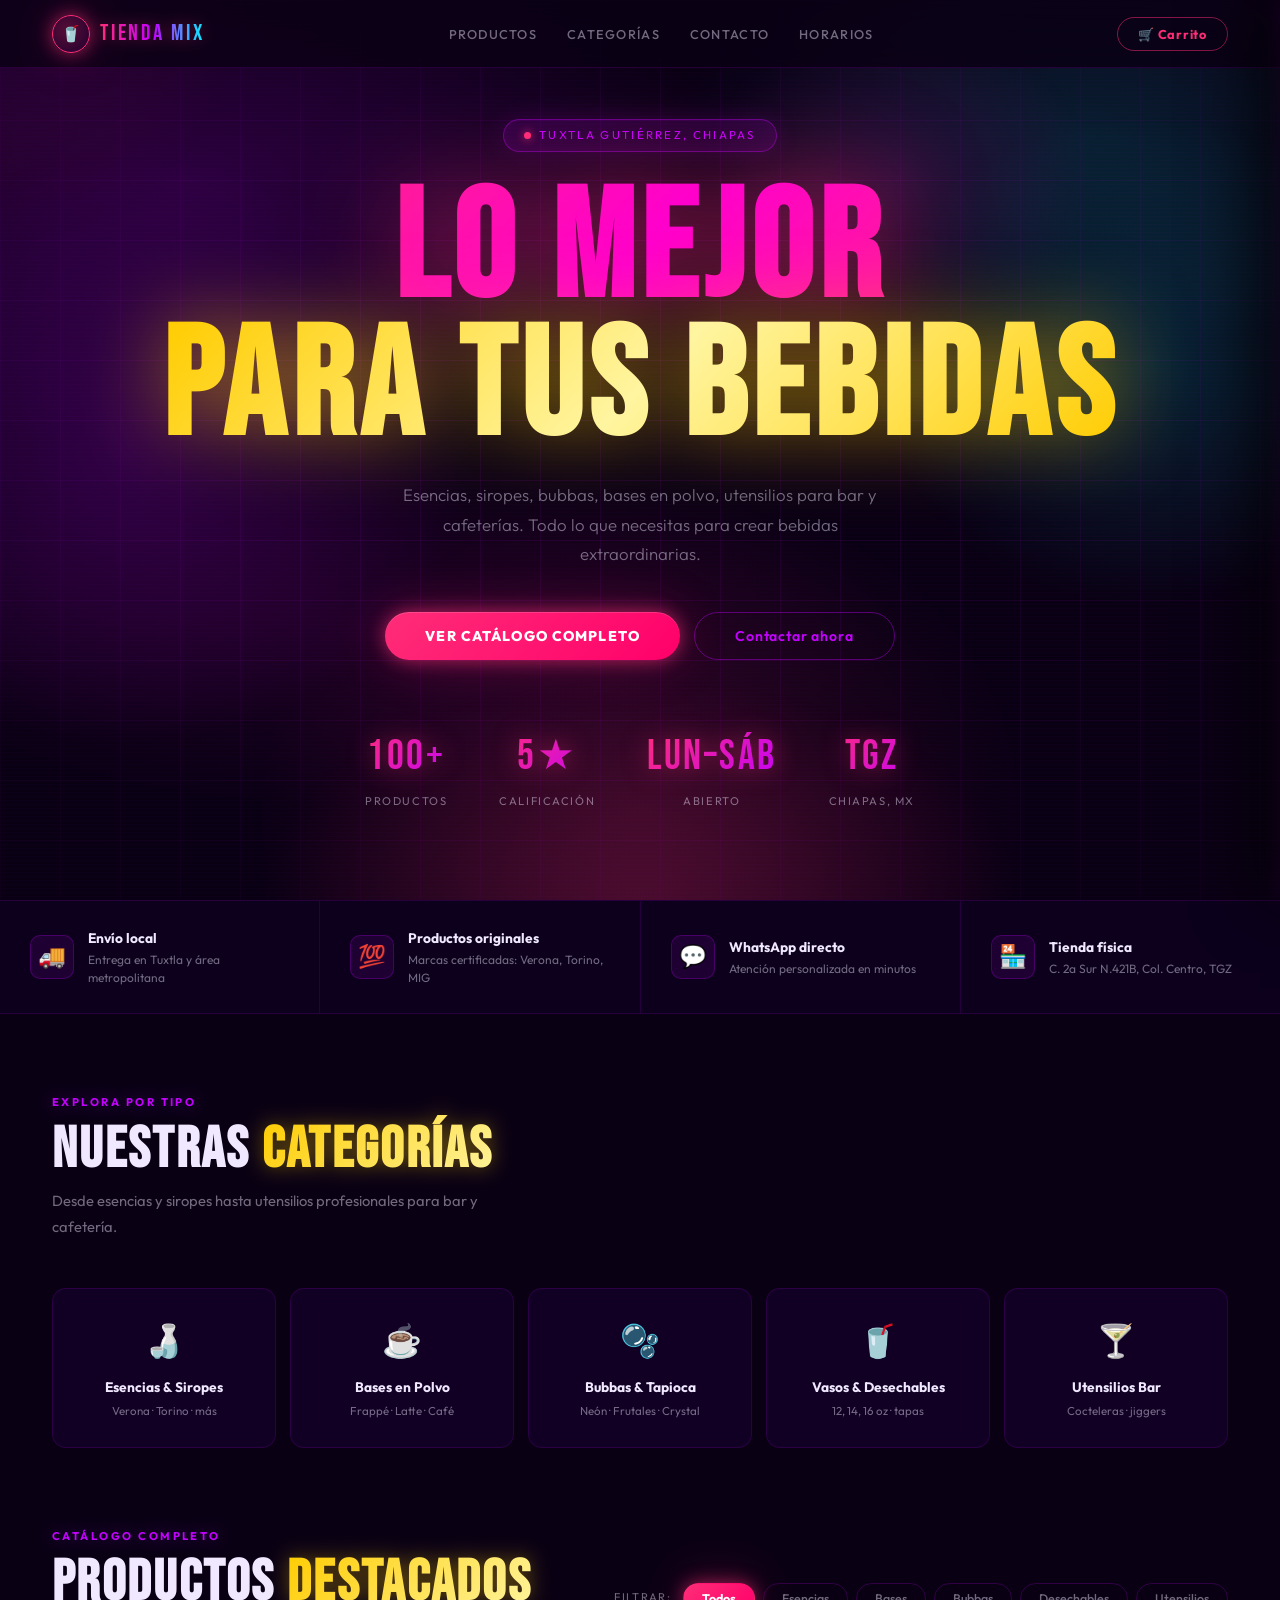
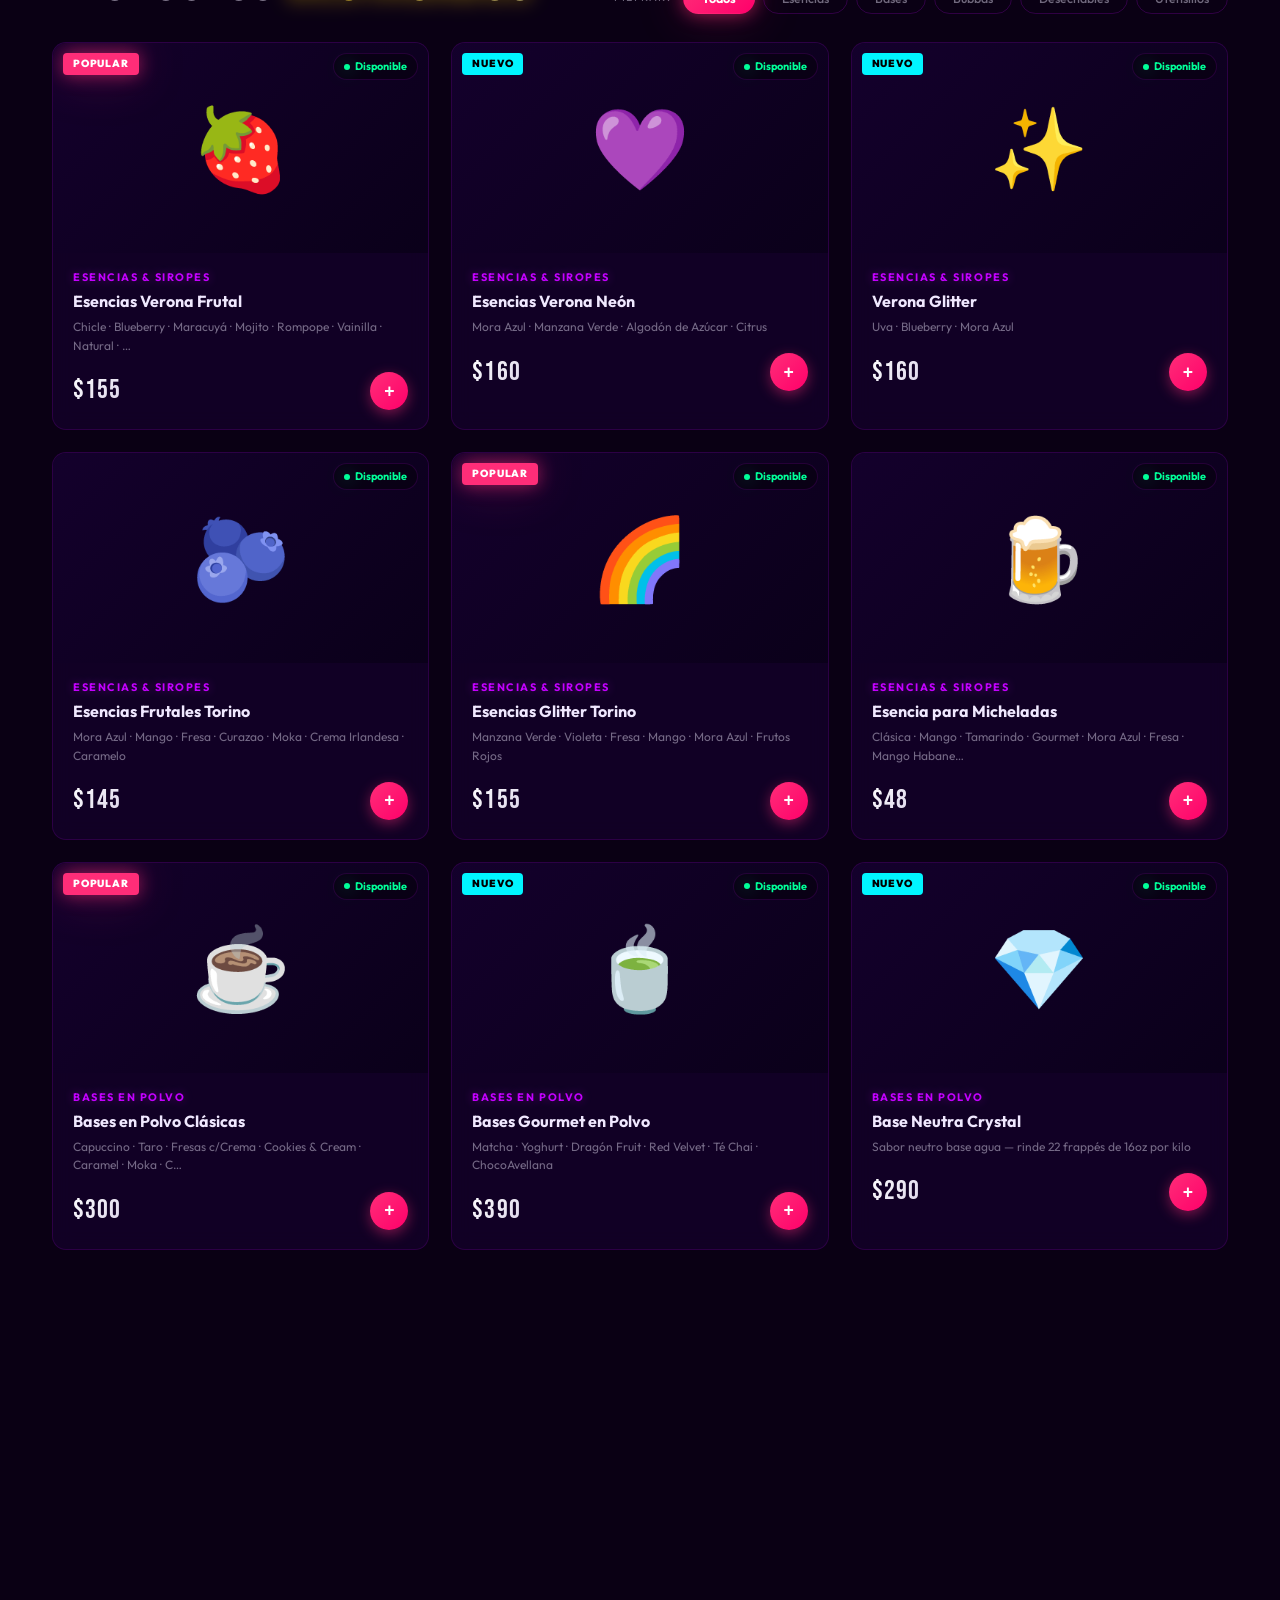
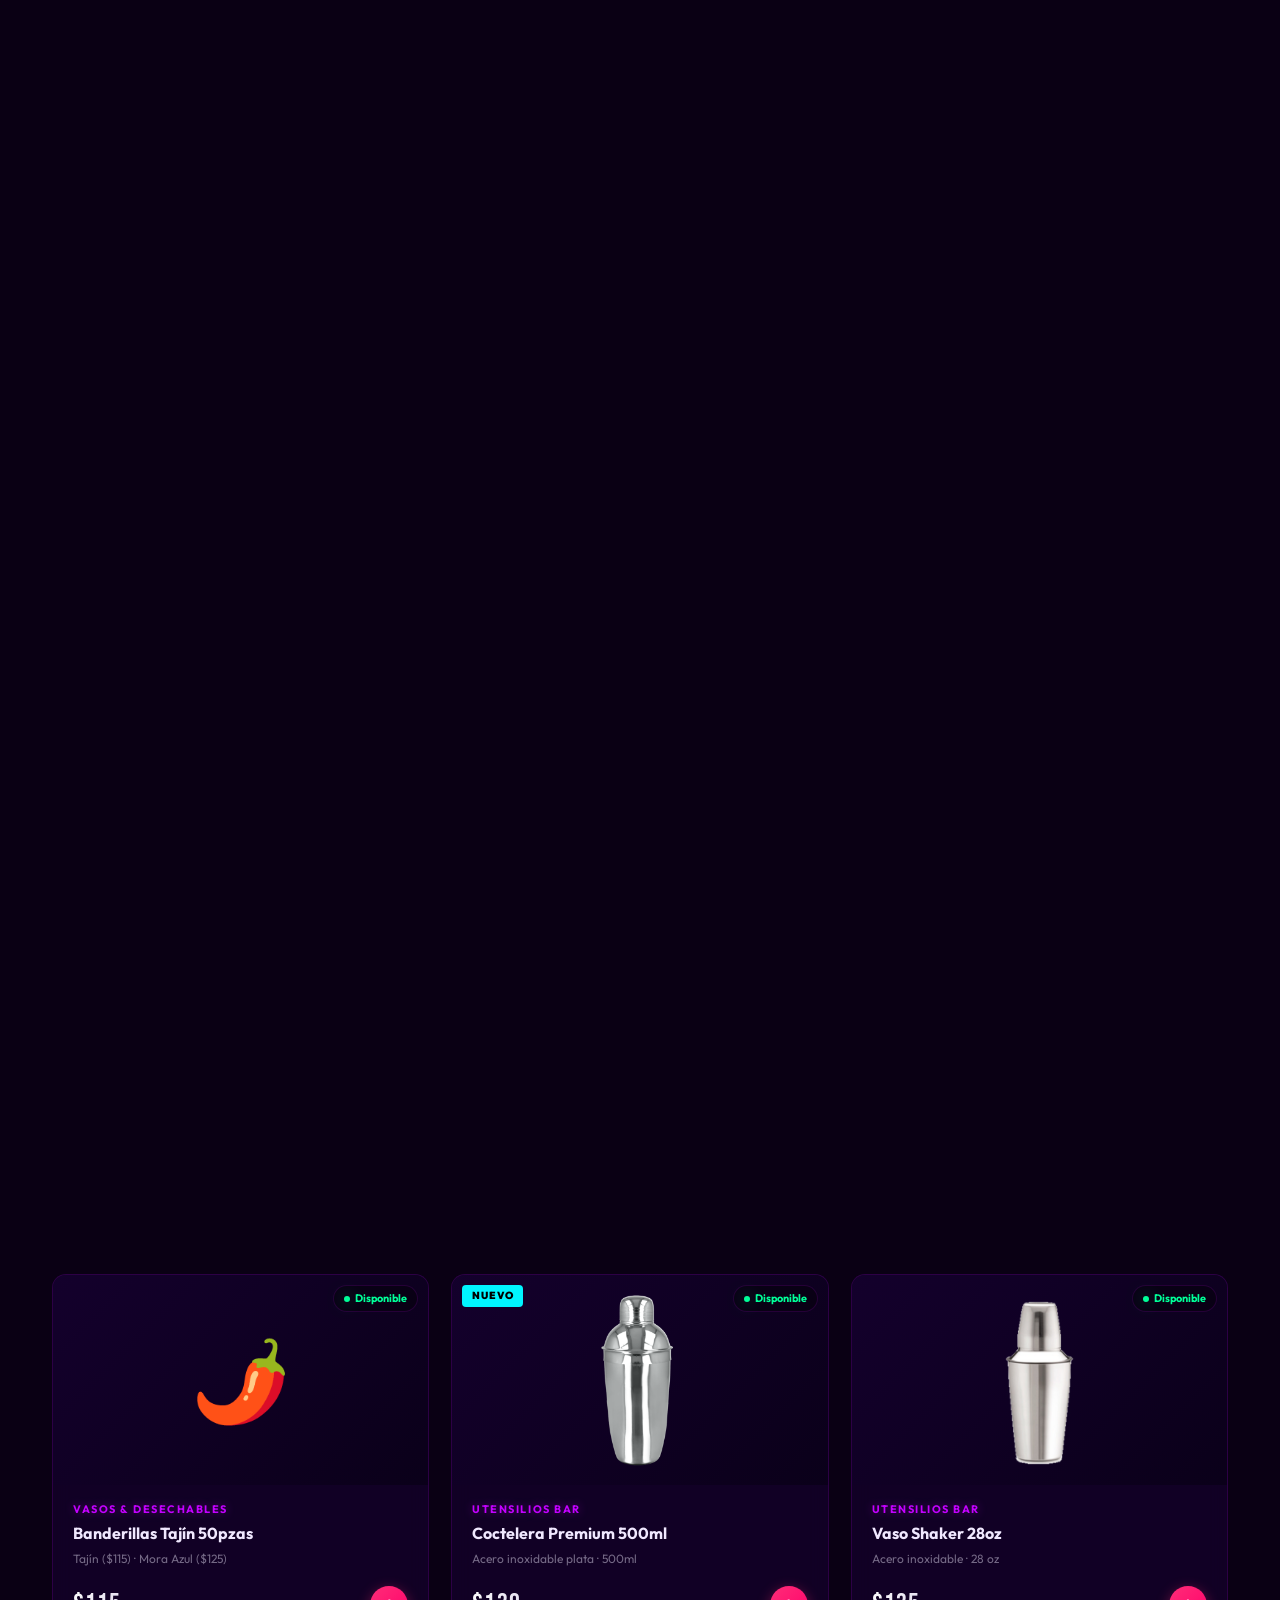
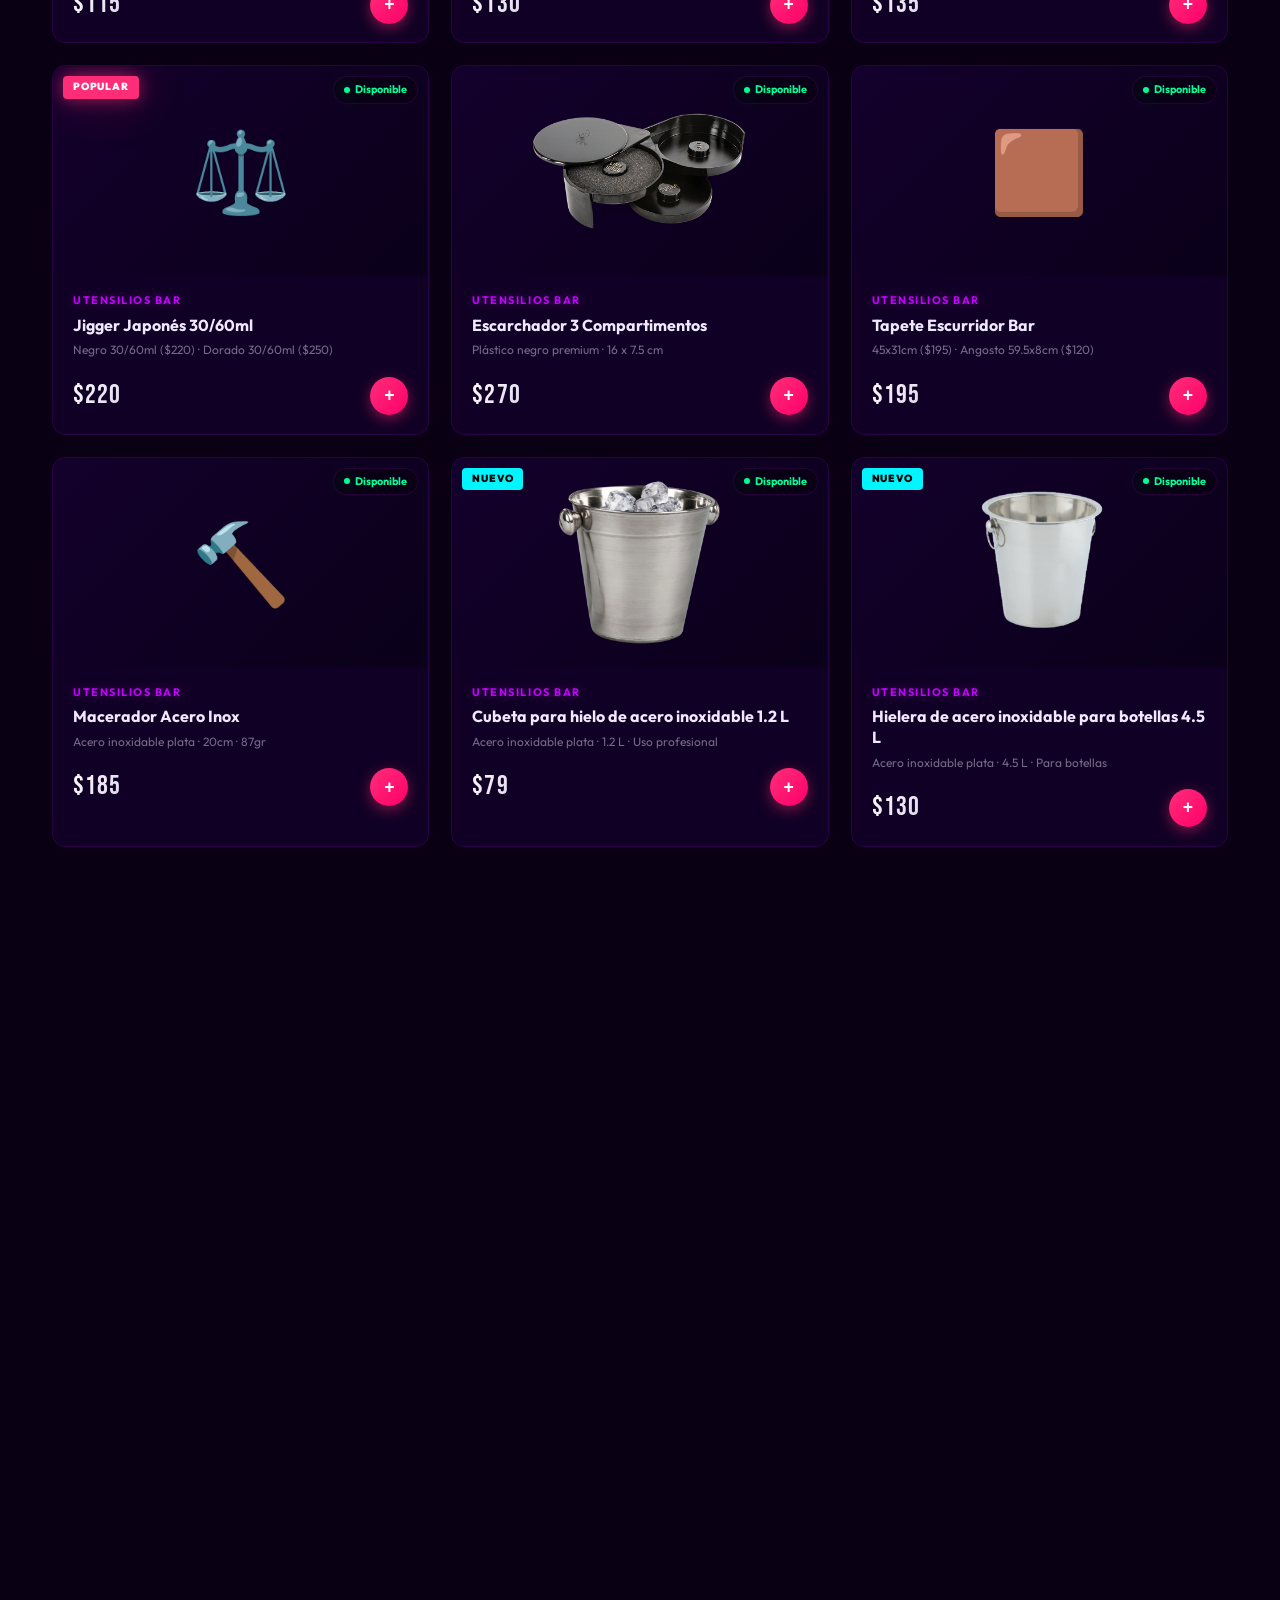
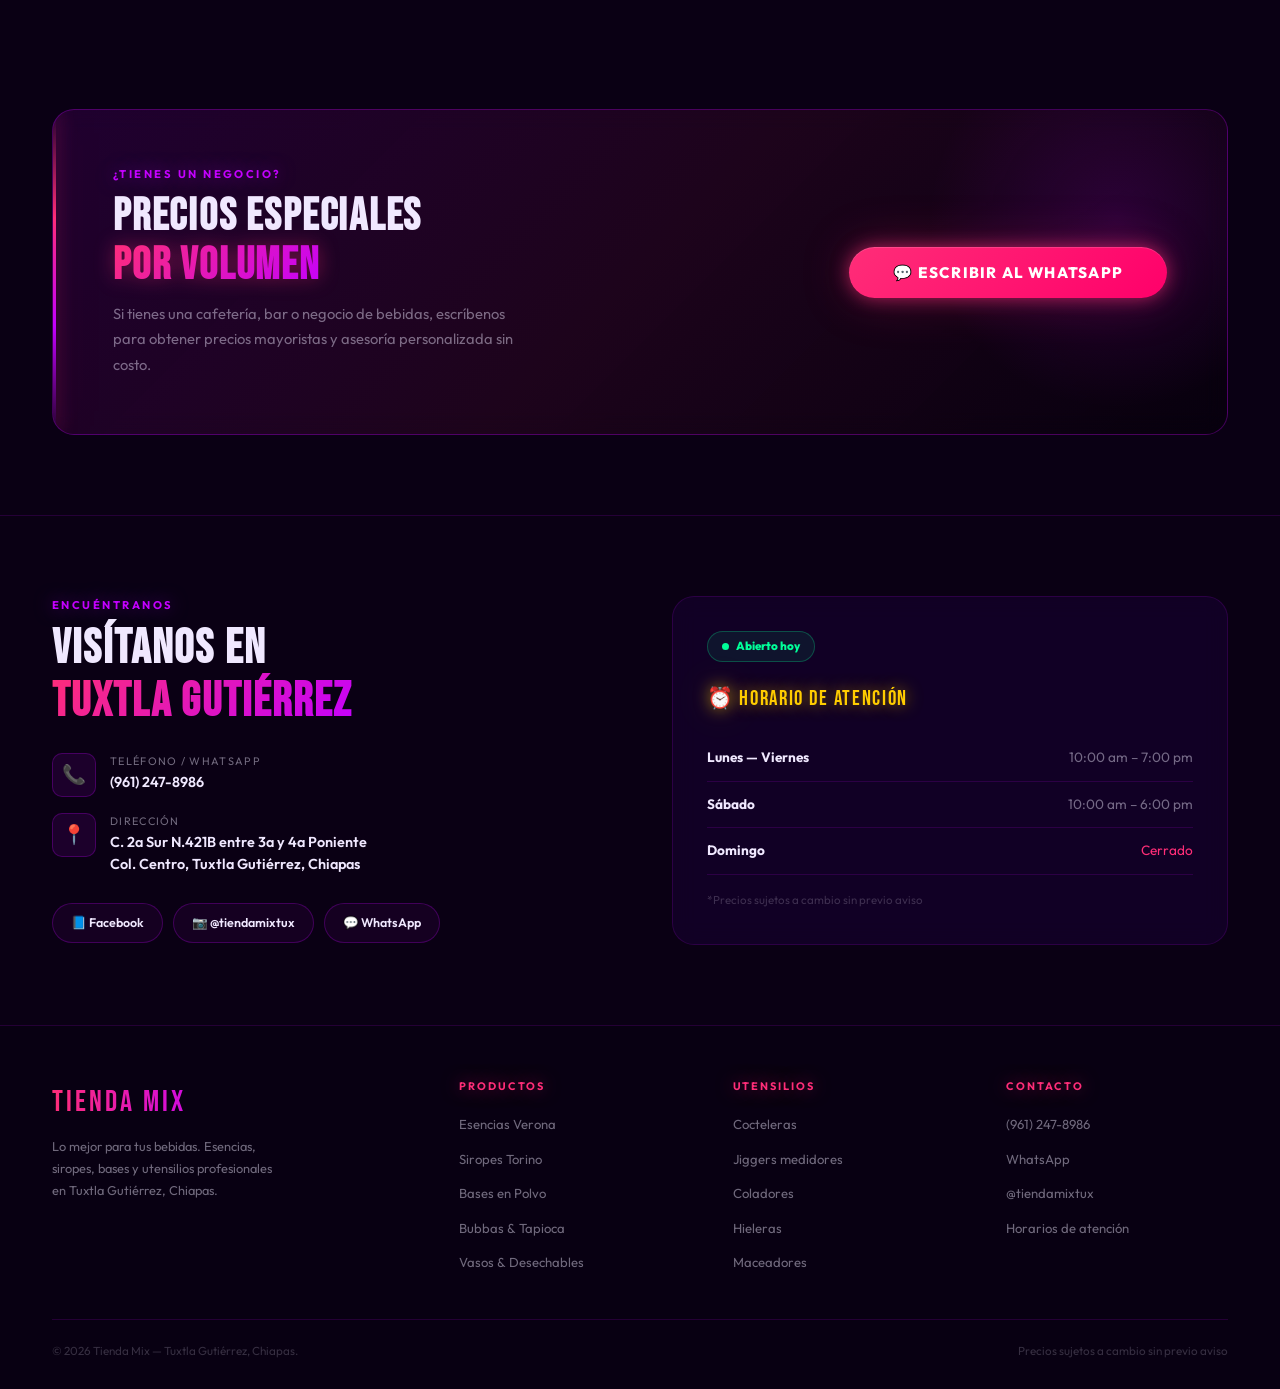
==== index.html @ b0fe6407 "Lanzamiento inicial de Tienda Mix Tienda e-commerce para Tienda Mix (Tuxtla Gutiérrez, Chiapas). Inc" ====
<!DOCTYPE html>
<html lang="es">
<head>
  <meta charset="UTF-8" />
  <meta name="viewport" content="width=device-width, initial-scale=1.0" />

  <!-- SEO básico -->
  <title>Tienda Mix — Lo Mejor Para Tus Bebidas | Tuxtla Gutiérrez, Chiapas</title>
  <meta name="description" content="Tienda Mix: esencias, siropes, bubbas, bases en polvo y utensilios para bar y cafeterías. Tuxtla Gutiérrez, Chiapas. (961) 247-8986" />
  <meta name="theme-color" content="#ff2060" />

  <!-- Open Graph (redes sociales) -->
  <meta property="og:title" content="Tienda Mix — Lo Mejor Para Tus Bebidas" />
  <meta property="og:description" content="Esencias, siropes, bubbas y utensilios profesionales para bar y cafeterías." />
  <meta property="og:type" content="website" />

  <!-- Fuentes -->
  <link rel="preconnect" href="https://fonts.googleapis.com" />
  <link
    href="https://fonts.googleapis.com/css2?family=Bebas+Neue&family=Outfit:wght@300;400;500;600;700;900&display=swap"
    rel="stylesheet"
  />

  <!--
    ESTRUCTURA DE ARCHIVOS:
    css/variables.css  → colores, fuentes, reset, utilidades
    css/layout.css     → navbar, hero, secciones, promo, contacto, footer
    css/components.css → botones, tarjetas, categorías, filtros, productos
    css/overlays.css   → carrito, modales, checkout, toasts
    css/animations.css → @keyframes + responsive
    js/products.js     → datos de productos y categorías
    js/cart.js         → lógica del carrito (localStorage + WhatsApp)
    js/app.js          → UI, renderizado y eventos
  -->
  <link rel="stylesheet" href="css/variables.css" />
  <link rel="stylesheet" href="css/layout.css" />
  <link rel="stylesheet" href="css/components.css" />
  <link rel="stylesheet" href="css/overlays.css" />
  <link rel="stylesheet" href="css/animations.css" />
</head>
<body>

  <!-- ─── CURSOR GLOW ─── -->
  <div class="cursor-glow" id="cursorGlow" aria-hidden="true"></div>

  <!-- ════════════════════════════════════════════
       NAVBAR
  ════════════════════════════════════════════ -->
  <nav id="mainNav" role="navigation" aria-label="Navegación principal">
    <a class="nav-logo" href="#" aria-label="Tienda Mix - Inicio">
      <div class="logo-orb" aria-hidden="true">🥤</div>
      <span class="logo-label">TIENDA MIX</span>
    </a>

    <ul class="nav-links" role="list">
      <li><a href="#productos">Productos</a></li>
      <li><a href="#categorias">Categorías</a></li>
      <li><a href="#contacto">Contacto</a></li>
      <li><a href="#horarios">Horarios</a></li>
    </ul>

    <div class="nav-right">
      <button class="cart-trigger" aria-label="Abrir carrito de compras">
        🛒 Carrito
        <span class="cart-count" id="cartCount" aria-live="polite">0</span>
      </button>
    </div>
  </nav>

  <!-- ════════════════════════════════════════════
       HERO
  ════════════════════════════════════════════ -->
  <section class="hero" aria-label="Bienvenida">
    <div class="hero-bg" aria-hidden="true"></div>
    <div class="hero-grid" aria-hidden="true"></div>
    <div class="hero-scanlines" aria-hidden="true"></div>

    <div class="hero-badge">
      <span class="pulse-dot" aria-hidden="true"></span>
      Tuxtla Gutiérrez, Chiapas
    </div>

    <h1 class="hero-title">
      <span class="line-pink">Lo Mejor</span>
      <span class="line-gold">Para Tus Bebidas</span>
    </h1>

    <p class="hero-sub">
      Esencias, siropes, bubbas, bases en polvo, utensilios para bar y cafeterías.
      Todo lo que necesitas para crear bebidas extraordinarias.
    </p>

    <div class="hero-ctas">
      <button class="btn-neon" data-scroll="productos">
        Ver catálogo completo
      </button>
      <button class="btn-ghost" data-scroll="contacto">
        Contactar ahora
      </button>
    </div>

    <div class="hero-stats" role="list" aria-label="Estadísticas">
      <div class="stat" role="listitem">
        <div class="stat-n">100+</div>
        <div class="stat-l">Productos</div>
      </div>
      <div class="stat" role="listitem">
        <div class="stat-n">5★</div>
        <div class="stat-l">Calificación</div>
      </div>
      <div class="stat" role="listitem">
        <div class="stat-n">Lun–Sáb</div>
        <div class="stat-l">Abierto</div>
      </div>
      <div class="stat" role="listitem">
        <div class="stat-n">TGZ</div>
        <div class="stat-l">Chiapas, MX</div>
      </div>
    </div>
  </section>

  <!-- ════════════════════════════════════════════
       FEATURES STRIP
  ════════════════════════════════════════════ -->
  <div class="features-strip reveal" role="list" aria-label="Características">
    <div class="feat" role="listitem">
      <div class="feat-icon" aria-hidden="true">🚚</div>
      <div>
        <div class="feat-title">Envío local</div>
        <div class="feat-desc">Entrega en Tuxtla y área metropolitana</div>
      </div>
    </div>
    <div class="feat" role="listitem">
      <div class="feat-icon" aria-hidden="true">💯</div>
      <div>
        <div class="feat-title">Productos originales</div>
        <div class="feat-desc">Marcas certificadas: Verona, Torino, MIG</div>
      </div>
    </div>
    <div class="feat" role="listitem">
      <div class="feat-icon" aria-hidden="true">💬</div>
      <div>
        <div class="feat-title">WhatsApp directo</div>
        <div class="feat-desc">Atención personalizada en minutos</div>
      </div>
    </div>
    <div class="feat" role="listitem">
      <div class="feat-icon" aria-hidden="true">🏪</div>
      <div>
        <div class="feat-title">Tienda física</div>
        <div class="feat-desc">C. 2a Sur N.421B, Col. Centro, TGZ</div>
      </div>
    </div>
  </div>

  <!-- ════════════════════════════════════════════
       CATEGORÍAS
  ════════════════════════════════════════════ -->
  <section class="section" id="categorias" aria-label="Categorías de productos">
    <div class="section-header reveal">
      <div class="sec-label">Explora por tipo</div>
      <h2 class="sec-title">Nuestras <span class="highlight">categorías</span></h2>
      <p class="sec-desc">Desde esencias y siropes hasta utensilios profesionales para bar y cafetería.</p>
    </div>
    <!-- Renderizado por js/app.js → renderCategories() -->
    <div class="cats-grid reveal" id="catsGrid" role="list" aria-label="Categorías disponibles"></div>
  </section>

  <!-- ════════════════════════════════════════════
       PRODUCTOS
  ════════════════════════════════════════════ -->
  <section class="section" id="productos" aria-label="Catálogo de productos" style="padding-top: 0">
    <div style="display: flex; justify-content: space-between; align-items: flex-end; flex-wrap: wrap; gap: 20px; margin-bottom: 28px;">
      <div class="reveal">
        <div class="sec-label">Catálogo completo</div>
        <h2 class="sec-title">Productos <span class="highlight">destacados</span></h2>
      </div>

      <!-- Filtros — delegación en js/app.js → initEvents() -->
      <div class="filter-row reveal" id="filterBar" role="group" aria-label="Filtrar productos">
        <span class="filter-lbl">Filtrar:</span>
        <button class="f-btn on"  data-filter="todos">Todos</button>
        <button class="f-btn"     data-filter="esencias">Esencias</button>
        <button class="f-btn"     data-filter="bases">Bases</button>
        <button class="f-btn"     data-filter="bubbas">Bubbas</button>
        <button class="f-btn"     data-filter="desechables">Desechables</button>
        <button class="f-btn"     data-filter="utensilios">Utensilios</button>
      </div>
    </div>

    <!-- Renderizado por js/app.js → renderProducts() -->
    <div class="prod-grid" id="prodGrid" role="list" aria-label="Lista de productos"></div>
  </section>

  <!-- ════════════════════════════════════════════
       PROMO BANNER
  ════════════════════════════════════════════ -->
  <div class="promo-wrap reveal" aria-label="Oferta mayoreo">
    <div class="promo-banner">
      <div>
        <div class="sec-label">¿Tienes un negocio?</div>
        <h2 class="promo-title">
          Precios especiales<br>
          <span class="hl">por volumen</span>
        </h2>
        <p class="promo-desc">
          Si tienes una cafetería, bar o negocio de bebidas, escríbenos para obtener
          precios mayoristas y asesoría personalizada sin costo.
        </p>
      </div>
      <div class="promo-cta">
        <a
          href="https://wa.me/529612478986?text=Hola!%20me%20interesa%20cotizar%20por%20volumen"
          target="_blank" rel="noopener"
          aria-label="Contactar por WhatsApp para precios mayoristas"
        >
          <button class="btn-neon" style="font-size: 0.95rem; padding: 16px 44px;">
            💬 Escribir al WhatsApp
          </button>
        </a>
      </div>
    </div>
  </div>

  <!-- ════════════════════════════════════════════
       CONTACTO & HORARIOS
  ════════════════════════════════════════════ -->
  <section class="contact-section reveal" id="contacto" aria-label="Información de contacto">
    <div>
      <div class="sec-label">Encuéntranos</div>
      <h2 class="contact-title">
        Visítanos en<br>
        <span class="hl">Tuxtla Gutiérrez</span>
      </h2>

      <div class="contact-items">
        <div class="ci">
          <div class="ci-icon" aria-hidden="true">📞</div>
          <div class="ci-text">
            <div class="ci-label">Teléfono / WhatsApp</div>
            <div class="ci-val">
              <a href="tel:+529612478986" style="color: inherit; text-decoration: none;">(961) 247-8986</a>
            </div>
          </div>
        </div>
        <div class="ci">
          <div class="ci-icon" aria-hidden="true">📍</div>
          <div class="ci-text">
            <div class="ci-label">Dirección</div>
            <div class="ci-val">
              C. 2a Sur N.421B entre 3a y 4a Poniente<br>
              Col. Centro, Tuxtla Gutiérrez, Chiapas
            </div>
          </div>
        </div>
      </div>

      <div class="social-row">
        <a class="soc-btn" href="https://www.facebook.com/tiendamixtux" target="_blank" rel="noopener" aria-label="Facebook de Tienda Mix">
          📘 Facebook
        </a>
        <a class="soc-btn" href="https://www.instagram.com/tiendamixtux" target="_blank" rel="noopener" aria-label="Instagram de Tienda Mix">
          📷 @tiendamixtux
        </a>
        <a class="soc-btn" href="https://wa.me/529612478986" target="_blank" rel="noopener" aria-label="WhatsApp de Tienda Mix">
          💬 WhatsApp
        </a>
      </div>
    </div>

    <!-- Horarios -->
    <div id="horarios">
      <div class="hours-card">
        <div class="hours-open">
          <span style="width:7px;height:7px;border-radius:50%;background:var(--c-green);display:inline-block;" aria-hidden="true"></span>
          Abierto hoy
        </div>
        <div class="hours-card-title">⏰ HORARIO DE ATENCIÓN</div>
        <div class="hours-row">
          <span class="hours-day">Lunes — Viernes</span>
          <span class="hours-time">10:00 am – 7:00 pm</span>
        </div>
        <div class="hours-row">
          <span class="hours-day">Sábado</span>
          <span class="hours-time">10:00 am – 6:00 pm</span>
        </div>
        <div class="hours-row">
          <span class="hours-day">Domingo</span>
          <span class="hours-time hours-closed">Cerrado</span>
        </div>
        <p class="hours-note">*Precios sujetos a cambio sin previo aviso</p>
      </div>
    </div>
  </section>

  <!-- ════════════════════════════════════════════
       FOOTER
  ════════════════════════════════════════════ -->
  <footer role="contentinfo">
    <div class="footer-grid">
      <div>
        <div class="footer-logo-text">TIENDA MIX</div>
        <p class="footer-desc">
          Lo mejor para tus bebidas. Esencias, siropes, bases y utensilios
          profesionales en Tuxtla Gutiérrez, Chiapas.
        </p>
      </div>
      <div>
        <div class="footer-col-title">Productos</div>
        <!-- data-filter-link → manejado por delegación en js/app.js -->
        <ul class="footer-links">
          <li><a href="#productos" data-filter-link="esencias">Esencias Verona</a></li>
          <li><a href="#productos" data-filter-link="esencias">Siropes Torino</a></li>
          <li><a href="#productos" data-filter-link="bases">Bases en Polvo</a></li>
          <li><a href="#productos" data-filter-link="bubbas">Bubbas & Tapioca</a></li>
          <li><a href="#productos" data-filter-link="desechables">Vasos & Desechables</a></li>
        </ul>
      </div>
      <div>
        <div class="footer-col-title">Utensilios</div>
        <ul class="footer-links">
          <li><a href="#productos" data-filter-link="utensilios">Cocteleras</a></li>
          <li><a href="#productos" data-filter-link="utensilios">Jiggers medidores</a></li>
          <li><a href="#productos" data-filter-link="utensilios">Coladores</a></li>
          <li><a href="#productos" data-filter-link="utensilios">Hieleras</a></li>
          <li><a href="#productos" data-filter-link="utensilios">Maceadores</a></li>
        </ul>
      </div>
      <div>
        <div class="footer-col-title">Contacto</div>
        <ul class="footer-links">
          <li><a href="tel:+529612478986">(961) 247-8986</a></li>
          <li><a href="https://wa.me/529612478986" target="_blank">WhatsApp</a></li>
          <li><a href="https://www.instagram.com/tiendamixtux" target="_blank">@tiendamixtux</a></li>
          <li><a href="#horarios">Horarios de atención</a></li>
        </ul>
      </div>
    </div>
    <div class="footer-bottom">
      <div class="footer-copy">© 2026 Tienda Mix — Tuxtla Gutiérrez, Chiapas.</div>
      <div class="footer-copy">Precios sujetos a cambio sin previo aviso</div>
    </div>
  </footer>

  <!-- ════════════════════════════════════════════
       CART SIDEBAR
  ════════════════════════════════════════════ -->
  <div class="cart-overlay" id="cartOverlay" aria-hidden="true"></div>

  <aside
    class="cart-panel"
    id="cartPanel"
    role="dialog"
    aria-modal="true"
    aria-label="Carrito de compras"
  >
    <div class="cart-hd">
      <div class="cart-hd-title">🛒 Mi Carrito</div>
      <button class="cart-close" id="cartClose" aria-label="Cerrar carrito">✕</button>
    </div>
    <div class="cart-body" id="cartBody"></div>
    <div class="cart-ft" id="cartFt" style="display: none;">
      <div class="cart-row">
        <span class="cart-row-label">Subtotal</span>
        <span class="cart-row-val" id="cartSub">$0</span>
      </div>
      <div class="cart-row">
        <span class="cart-row-label">Envío</span>
        <span class="cart-row-val" style="color: var(--c-green);">A consultar</span>
      </div>
      <div class="cart-total-row">
        <span class="ct-label">Total</span>
        <span class="ct-val" id="cartTotalVal">$0</span>
      </div>
      <button class="checkout-btn" id="checkoutBtn">
        💬 Enviar cotización →
      </button>
    </div>
  </aside>

  <!-- ════════════════════════════════════════════
       MODAL PRODUCTO
  ════════════════════════════════════════════ -->
  <div
    class="modal-overlay"
    id="modalOverlay"
    role="dialog"
    aria-modal="true"
    aria-label="Detalle de producto"
  >
    <div class="modal-box" id="modalBox">
      <div class="modal-img" id="mImg"></div>
      <div class="modal-content" id="mContent"></div>
    </div>
  </div>

  <!-- ════════════════════════════════════════════
       MODAL CHECKOUT / COTIZACIÓN
  ════════════════════════════════════════════ -->
  <div
    id="checkoutModal"
    role="dialog"
    aria-modal="true"
    aria-label="Formulario de cotización"
  >
    <div class="checkout-box">
      <h2 class="checkout-box-title">📋 Tu Cotización</h2>
      <p class="checkout-box-subtitle">
        Completa tus datos y te enviamos la cotización por WhatsApp.
        Los campos son opcionales pero nos ayudan a atenderte mejor.
      </p>

      <div class="form-group">
        <label class="form-label" for="clientName">Tu nombre</label>
        <input
          class="form-input" id="clientName" type="text"
          placeholder="Ej: María García" autocomplete="name"
        />
      </div>

      <div class="form-group">
        <label class="form-label" for="clientAddress">Dirección de entrega (opcional)</label>
        <input
          class="form-input" id="clientAddress" type="text"
          placeholder="Ej: Col. Centro, Tuxtla Gutiérrez"
        />
      </div>

      <div class="form-group">
        <label class="form-label" for="clientNotes">Notas adicionales (opcional)</label>
        <textarea
          class="form-textarea" id="clientNotes"
          placeholder="Ej: ¿Tienen descuento por volumen? Necesito 5 de cada sabor..."
        ></textarea>
      </div>

      <div class="form-actions">
        <button class="btn-cancel" id="cancelBtn">Cancelar</button>
        <button class="btn-submit" id="submitBtn">
          💬 Enviar por WhatsApp
        </button>
      </div>
    </div>
  </div>

  <!-- ════════════════════════════════════════════
       TOASTS (notificaciones)
  ════════════════════════════════════════════ -->
  <div class="toasts-container" id="toasts" role="region" aria-live="polite" aria-label="Notificaciones"></div>

  <!-- ════════════════════════════════════════════
       SCRIPTS — Orden crítico:
       1. products.js  → define PRODUCTS y CATEGORIES
       2. cart.js      → usa PRODUCTS, define Cart
       3. app.js       → usa PRODUCTS + Cart, maneja la UI
  ════════════════════════════════════════════ -->
  <script src="js/products.js"></script>
  <script src="js/cart.js"></script>
  <script src="js/app.js"></script>

</body>
</html>
---- css/variables.css ----
/* ============================================================
   variables.css — Variables, reset y utilidades base
   ============================================================ */

/* ── VARIABLES ─────────────────────────────────────────── */
:root {
  /* Fondos */
  --c-bg:    #0a0014;
  --c-dark:  #0e0020;
  --c-card:  #130028;
  --c-card2: #1a003a;

  /* Neón principal */
  --c-pink:    #ff2d78;
  --c-pink2:   #ff006a;
  --c-cyan:    #00f5ff;
  --c-purple:  #c400ff;
  --c-gold:    #ffcc00;
  --c-green:   #00ff99;
  --c-magenta: #ff00cc;

  /* Texto */
  --c-text:   #f0e8ff;
  --c-muted:  rgba(240,232,255,0.45);
  --c-dimmed: rgba(240,232,255,0.2);

  /* Estado */
  --c-success: #00ff99;
  --c-warning: #ffcc00;
  --c-danger:  #ff2d78;

  /* Bordes */
  --c-border:  rgba(196,0,255,0.15);
  --c-border2: rgba(196,0,255,0.25);

  /* Glows */
  --glow-pink:   0 0 18px rgba(255,45,120,0.6),  0 0 50px rgba(255,45,120,0.25);
  --glow-cyan:   0 0 18px rgba(0,245,255,0.5),   0 0 50px rgba(0,245,255,0.2);
  --glow-purple: 0 0 18px rgba(196,0,255,0.5),   0 0 50px rgba(196,0,255,0.2);
  --glow-gold:   0 0 16px rgba(255,204,0,0.55),  0 0 40px rgba(255,204,0,0.2);
  --glow-green:  0 0 16px rgba(0,255,153,0.5),   0 0 40px rgba(0,255,153,0.2);

  /* Transiciones */
  --t-fast:   0.18s ease;
  --t-norm:   0.32s cubic-bezier(0.4,0,0.2,1);
  --t-spring: 0.5s cubic-bezier(0.34,1.56,0.64,1);

  /* Radios */
  --r-sm:   6px;
  --r-md:   14px;
  --r-lg:   22px;
  --r-full: 9999px;

  /* Tipografías */
  --font-display: 'Bebas Neue', sans-serif;
  --font-body:    'Outfit', sans-serif;
}

/* ── RESET ─────────────────────────────────────────────── */
*, *::before, *::after { box-sizing: border-box; margin: 0; padding: 0; }
html { scroll-behavior: smooth; }
body {
  font-family: var(--font-body);
  background: var(--c-bg);
  color: var(--c-text);
  overflow-x: hidden;
  line-height: 1.6;
  background-image:
    radial-gradient(ellipse 70% 50% at 15% 20%,  rgba(196,0,255,0.18) 0%, transparent 60%),
    radial-gradient(ellipse 60% 45% at 85% 15%,  rgba(0,245,255,0.12) 0%, transparent 55%),
    radial-gradient(ellipse 50% 60% at 50% 90%,  rgba(255,45,120,0.14) 0%, transparent 60%),
    radial-gradient(ellipse 80% 40% at 30% 70%,  rgba(255,0,204,0.08) 0%, transparent 50%);
  background-attachment: fixed;
}
img { max-width: 100%; display: block; }
button { cursor: pointer; }

/* ── SCROLLBAR ──────────────────────────────────────────── */
::-webkit-scrollbar { width: 5px; }
::-webkit-scrollbar-track { background: var(--c-bg); }
::-webkit-scrollbar-thumb {
  background: linear-gradient(180deg, var(--c-pink), var(--c-purple));
  border-radius: 3px;
}

/* ── CURSOR GLOW ────────────────────────────────────────── */
.cursor-glow {
  position: fixed; pointer-events: none; z-index: 0;
  width: 500px; height: 500px; border-radius: 50%;
  background: radial-gradient(circle, rgba(196,0,255,0.07), rgba(255,45,120,0.04) 40%, transparent 70%);
  transform: translate(-50%,-50%);
  transition: opacity 0.3s;
}

/* ── UTILIDADES ─────────────────────────────────────────── */
.reveal {
  opacity: 0; transform: translateY(26px);
  transition: opacity 0.6s ease, transform 0.6s ease;
}
.reveal.in { opacity: 1; transform: translateY(0); }
---- css/layout.css ----
/* ============================================================
   layout.css — Navbar, Hero, Secciones, Promo, Contacto, Footer
   ============================================================ */

/* ── NAVBAR ─────────────────────────────────────────────── */
#mainNav {
  position: fixed; top: 0; left: 0; right: 0; z-index: 100;
  display: flex; align-items: center; justify-content: space-between;
  padding: 0 52px; height: 68px;
  background: rgba(10,0,20,0.8);
  backdrop-filter: blur(28px);
  border-bottom: 1px solid var(--c-border);
  transition: all var(--t-norm);
}
#mainNav.scrolled {
  height: 58px;
  background: rgba(10,0,20,0.96);
  border-bottom-color: rgba(255,45,120,0.2);
  box-shadow: 0 4px 30px rgba(196,0,255,0.1);
}

.nav-logo { display: flex; align-items: center; gap: 10px; text-decoration: none; }
.logo-orb {
  width: 38px; height: 38px; border-radius: 50%;
  border: 1.5px solid var(--c-pink);
  background: radial-gradient(circle at 40% 40%, rgba(255,45,120,0.3), rgba(196,0,255,0.1));
  display: flex; align-items: center; justify-content: center; font-size: 1rem;
  box-shadow: var(--glow-pink);
  transition: all var(--t-norm);
}
.nav-logo:hover .logo-orb { box-shadow: var(--glow-pink), 0 0 40px rgba(255,45,120,0.4); transform: scale(1.08) rotate(5deg); }
.logo-label {
  font-family: var(--font-display); font-size: 1.45rem; letter-spacing: 0.12em;
  background: linear-gradient(90deg, var(--c-pink), var(--c-purple), var(--c-cyan));
  -webkit-background-clip: text; -webkit-text-fill-color: transparent; background-clip: text;
  filter: drop-shadow(0 0 8px rgba(255,45,120,0.4));
}

.nav-links { display: flex; gap: 30px; list-style: none; }
.nav-links a {
  color: var(--c-muted); text-decoration: none;
  font-size: 0.8rem; font-weight: 500; letter-spacing: 0.1em; text-transform: uppercase;
  transition: color var(--t-fast); position: relative;
}
.nav-links a::after {
  content: ''; position: absolute; bottom: -4px; left: 0; right: 0; height: 1.5px;
  background: linear-gradient(90deg, var(--c-pink), var(--c-purple));
  transform: scaleX(0); transform-origin: left; transition: transform var(--t-norm);
  box-shadow: var(--glow-pink);
}
.nav-links a:hover { color: var(--c-pink); }
.nav-links a:hover::after { transform: scaleX(1); }

.nav-right { display: flex; align-items: center; }
.cart-trigger {
  position: relative; background: none;
  border: 1.5px solid rgba(255,45,120,0.5); color: var(--c-pink);
  padding: 8px 20px; border-radius: var(--r-full);
  font-family: var(--font-body); font-size: 0.8rem; font-weight: 700;
  letter-spacing: 0.06em; display: flex; align-items: center; gap: 7px;
  transition: all var(--t-norm);
}
.cart-trigger:hover {
  background: var(--c-pink); color: #fff;
  box-shadow: var(--glow-pink); transform: translateY(-1px);
}
.cart-count {
  position: absolute; top: -8px; right: -8px;
  background: linear-gradient(135deg, var(--c-gold), #ffaa00); color: #000;
  width: 20px; height: 20px; border-radius: 50%;
  font-size: 0.68rem; font-weight: 900;
  display: flex; align-items: center; justify-content: center;
  opacity: 0; transform: scale(0);
  transition: all var(--t-spring); box-shadow: var(--glow-gold);
}
.cart-count.show { opacity: 1; transform: scale(1); }

/* ── HERO ───────────────────────────────────────────────── */
.hero {
  min-height: 100vh; display: flex; flex-direction: column;
  align-items: center; justify-content: center;
  padding: 100px 40px 70px; text-align: center;
  position: relative; overflow: hidden;
}

.hero-bg {
  position: absolute; inset: 0; pointer-events: none;
  background:
    radial-gradient(ellipse 50% 60% at 10% 50%,  rgba(196,0,255,0.22) 0%, transparent 55%),
    radial-gradient(ellipse 45% 55% at 90% 40%,  rgba(0,245,255,0.15) 0%, transparent 50%),
    radial-gradient(ellipse 55% 45% at 50% 100%, rgba(255,45,120,0.18) 0%, transparent 55%),
    radial-gradient(ellipse 35% 40% at 70% 20%,  rgba(255,0,204,0.12) 0%, transparent 45%);
}
.hero-grid {
  position: absolute; inset: 0; pointer-events: none;
  background-image:
    linear-gradient(rgba(196,0,255,0.08) 1px, transparent 1px),
    linear-gradient(90deg, rgba(196,0,255,0.08) 1px, transparent 1px);
  background-size: 60px 60px;
  mask-image: radial-gradient(ellipse 90% 80% at 50% 50%, black 30%, transparent);
}
.hero-scanlines {
  position: absolute; inset: 0; pointer-events: none;
  background: repeating-linear-gradient(
    0deg, transparent, transparent 3px,
    rgba(196,0,255,0.018) 3px, rgba(196,0,255,0.018) 4px
  );
  animation: scanMove 10s linear infinite;
}
.hero-floor-glow {
  position: absolute; bottom: -60px; left: 50%; transform: translateX(-50%);
  width: 80%; height: 200px; pointer-events: none;
  background: radial-gradient(ellipse 80% 100% at 50% 100%, rgba(255,45,120,0.18), rgba(196,0,255,0.1) 40%, transparent 70%);
  filter: blur(20px);
}

.hero-badge {
  position: relative; z-index: 1;
  display: inline-flex; align-items: center; gap: 8px;
  background: rgba(196,0,255,0.12); border: 1px solid rgba(196,0,255,0.4);
  padding: 6px 20px; border-radius: var(--r-full);
  font-size: 0.72rem; letter-spacing: 0.2em; text-transform: uppercase;
  color: var(--c-purple); margin-bottom: 30px;
  box-shadow: 0 0 24px rgba(196,0,255,0.15), inset 0 0 20px rgba(196,0,255,0.05);
  animation: fadeUp 0.8s ease both;
}
.pulse-dot {
  width: 7px; height: 7px; border-radius: 50%;
  background: var(--c-pink); box-shadow: 0 0 10px var(--c-pink);
  animation: pulse 2s infinite;
}

.hero-title {
  position: relative; z-index: 1;
  font-family: var(--font-display);
  font-size: clamp(4rem, 12vw, 10rem);
  letter-spacing: 0.04em; line-height: 0.9;
  animation: fadeUp 0.8s 0.1s ease both;
}
.hero-title .line-pink {
  display: block;
  background: linear-gradient(135deg, var(--c-pink), var(--c-magenta), var(--c-pink));
  -webkit-background-clip: text; -webkit-text-fill-color: transparent; background-clip: text;
  filter: drop-shadow(0 0 50px rgba(255,45,120,0.65));
}
.hero-title .line-gold {
  display: block;
  background: linear-gradient(135deg, var(--c-gold), #fff5a0, var(--c-gold));
  -webkit-background-clip: text; -webkit-text-fill-color: transparent; background-clip: text;
  filter: drop-shadow(0 0 40px rgba(255,204,0,0.55));
}

.hero-sub {
  position: relative; z-index: 1; margin-top: 22px;
  font-size: 1.05rem; color: var(--c-muted);
  font-weight: 300; line-height: 1.75; max-width: 500px;
  animation: fadeUp 0.8s 0.2s ease both;
}

.hero-ctas {
  position: relative; z-index: 1; margin-top: 44px;
  display: flex; gap: 14px; justify-content: center; flex-wrap: wrap;
  animation: fadeUp 0.8s 0.3s ease both;
}

.hero-stats {
  position: relative; z-index: 1; margin-top: 64px;
  display: flex; gap: 52px; justify-content: center; flex-wrap: wrap;
  animation: fadeUp 0.8s 0.4s ease both;
}
.stat { text-align: center; }
.stat-n {
  font-family: var(--font-display); font-size: 2.6rem; letter-spacing: 0.06em;
  background: linear-gradient(135deg, var(--c-pink), var(--c-purple));
  -webkit-background-clip: text; -webkit-text-fill-color: transparent; background-clip: text;
  filter: drop-shadow(0 0 12px rgba(255,45,120,0.5));
}
.stat-l { font-size: 0.7rem; color: var(--c-muted); letter-spacing: 0.14em; text-transform: uppercase; margin-top: 2px; }

/* ── FEATURES STRIP ─────────────────────────────────────── */
.features-strip {
  display: flex; flex-wrap: wrap;
  border-top: 1px solid var(--c-border); border-bottom: 1px solid var(--c-border);
  background: rgba(14,0,32,0.7);
}
.feat {
  flex: 1; min-width: 200px; padding: 26px 30px;
  display: flex; align-items: center; gap: 14px;
  border-right: 1px solid var(--c-border); transition: background var(--t-norm);
}
.feat:last-child { border-right: none; }
.feat:hover { background: rgba(196,0,255,0.06); }
.feat-icon {
  font-size: 1.4rem; width: 44px; height: 44px; border-radius: 10px; flex-shrink: 0;
  display: flex; align-items: center; justify-content: center;
  background: rgba(196,0,255,0.1); border: 1px solid rgba(196,0,255,0.25);
  transition: all var(--t-norm);
}
.feat:hover .feat-icon { background: rgba(196,0,255,0.2); box-shadow: var(--glow-purple); transform: scale(1.08); }
.feat-title { font-size: 0.86rem; font-weight: 700; margin-bottom: 2px; }
.feat-desc  { font-size: 0.75rem; color: var(--c-muted); line-height: 1.5; }

/* ── SECCIONES ──────────────────────────────────────────── */
.section { padding: 80px 52px; }
.section-header { margin-bottom: 48px; }
.sec-label {
  font-size: 0.7rem; color: var(--c-purple); letter-spacing: 0.22em;
  text-transform: uppercase; font-weight: 700; margin-bottom: 8px;
  text-shadow: var(--glow-purple);
}
.sec-title {
  font-family: var(--font-display);
  font-size: clamp(2.2rem, 4.5vw, 3.8rem);
  letter-spacing: 0.04em; line-height: 1.05;
}
.sec-title .highlight {
  background: linear-gradient(135deg, var(--c-gold), #fff5a0);
  -webkit-background-clip: text; -webkit-text-fill-color: transparent; background-clip: text;
  filter: drop-shadow(0 0 10px rgba(255,204,0,0.4));
}
.sec-desc { color: var(--c-muted); font-size: 0.92rem; line-height: 1.75; margin-top: 8px; max-width: 440px; }

/* ── PROMO BANNER ───────────────────────────────────────── */
.promo-wrap { padding: 0 52px 80px; }
.promo-banner {
  background: linear-gradient(135deg, rgba(196,0,255,0.12), rgba(255,45,120,0.08), rgba(0,0,0,0.3));
  border: 1px solid rgba(196,0,255,0.3);
  border-radius: var(--r-lg); padding: 56px 60px;
  display: flex; align-items: center; justify-content: space-between; gap: 40px;
  position: relative; overflow: hidden; backdrop-filter: blur(12px);
}
.promo-banner::before {
  content: ''; position: absolute; right: -80px; top: -80px;
  width: 380px; height: 380px; border-radius: 50%;
  background: radial-gradient(circle, rgba(196,0,255,0.15), transparent 70%);
}
.promo-banner::after {
  content: ''; position: absolute; left: 0; top: 0; bottom: 0; width: 3px;
  background: linear-gradient(180deg, transparent, var(--c-pink), var(--c-purple), transparent);
  box-shadow: var(--glow-pink);
}
.promo-title { font-family: var(--font-display); font-size: 2.8rem; letter-spacing: 0.04em; line-height: 1.1; }
.promo-title .hl {
  background: linear-gradient(135deg, var(--c-pink), var(--c-purple));
  -webkit-background-clip: text; -webkit-text-fill-color: transparent; background-clip: text;
  filter: drop-shadow(0 0 10px rgba(255,45,120,0.4));
}
.promo-desc { color: var(--c-muted); margin-top: 10px; font-size: 0.92rem; max-width: 420px; line-height: 1.75; }
.promo-cta { flex-shrink: 0; }

/* ── CONTACTO / HORARIOS ────────────────────────────────── */
.contact-section {
  display: grid; grid-template-columns: 1fr 1fr;
  gap: 64px; align-items: center; padding: 80px 52px;
  border-top: 1px solid var(--c-border);
}
.contact-title { font-family: var(--font-display); font-size: 3rem; letter-spacing: 0.04em; line-height: 1.1; margin-bottom: 24px; }
.contact-title .hl {
  background: linear-gradient(135deg, var(--c-pink), var(--c-purple));
  -webkit-background-clip: text; -webkit-text-fill-color: transparent; background-clip: text;
}
.contact-items { display: flex; flex-direction: column; gap: 16px; }
.ci { display: flex; align-items: flex-start; gap: 14px; }
.ci-icon {
  width: 44px; height: 44px; border-radius: 10px; flex-shrink: 0;
  display: flex; align-items: center; justify-content: center; font-size: 1.2rem;
  background: rgba(196,0,255,0.1); border: 1px solid rgba(196,0,255,0.25); transition: all var(--t-norm);
}
.ci:hover .ci-icon { box-shadow: var(--glow-purple); background: rgba(196,0,255,0.2); }
.ci-label { font-size: 0.68rem; color: var(--c-muted); letter-spacing: 0.12em; text-transform: uppercase; margin-bottom: 2px; }
.ci-val   { font-size: 0.9rem; font-weight: 600; line-height: 1.5; }

.social-row { display: flex; gap: 10px; margin-top: 28px; flex-wrap: wrap; }
.soc-btn {
  display: flex; align-items: center; gap: 7px;
  background: rgba(196,0,255,0.06); border: 1px solid var(--c-border2);
  color: var(--c-text); text-decoration: none;
  padding: 9px 18px; border-radius: var(--r-full);
  font-family: var(--font-body); font-size: 0.78rem; font-weight: 600; transition: all var(--t-norm);
}
.soc-btn:hover { border-color: var(--c-pink); color: var(--c-pink); box-shadow: 0 0 16px rgba(255,45,120,0.2); transform: translateY(-2px); }

.hours-card {
  background: rgba(19,0,40,0.85); border: 1px solid var(--c-border);
  border-radius: var(--r-lg); padding: 34px; backdrop-filter: blur(12px);
}
.hours-card-title {
  font-family: var(--font-display); font-size: 1.3rem; letter-spacing: 0.08em;
  color: var(--c-gold); margin-bottom: 20px; text-shadow: var(--glow-gold);
}
.hours-open {
  display: inline-flex; align-items: center; gap: 7px;
  background: rgba(0,255,153,0.08); border: 1px solid rgba(0,255,153,0.25); color: var(--c-green);
  padding: 5px 14px; border-radius: var(--r-full); font-size: 0.73rem; font-weight: 800; margin-bottom: 20px;
}
.hours-row {
  display: flex; justify-content: space-between; align-items: center;
  padding: 12px 0; border-bottom: 1px solid var(--c-border);
}
.hours-row:last-child { border-bottom: none; }
.hours-day  { font-size: 0.85rem; font-weight: 700; }
.hours-time { font-size: 0.85rem; color: var(--c-muted); }
.hours-closed { color: var(--c-danger); }
.hours-note { font-size: 0.72rem; color: var(--c-dimmed); margin-top: 16px; }

/* ── FOOTER ─────────────────────────────────────────────── */
footer {
  background: rgba(8,0,18,0.95); border-top: 1px solid var(--c-border);
  padding: 52px 52px 28px;
}
.footer-grid { display: grid; grid-template-columns: 1.6fr 1fr 1fr 1fr; gap: 52px; margin-bottom: 44px; }
.footer-logo-text {
  font-family: var(--font-display); font-size: 1.9rem; letter-spacing: 0.1em;
  background: linear-gradient(90deg, var(--c-pink), var(--c-purple), var(--c-cyan));
  -webkit-background-clip: text; -webkit-text-fill-color: transparent; background-clip: text;
  margin-bottom: 10px;
}
.footer-desc { font-size: 0.8rem; color: var(--c-muted); line-height: 1.7; max-width: 230px; }
.footer-col-title {
  font-size: 0.68rem; color: var(--c-pink); letter-spacing: 0.18em; text-transform: uppercase;
  font-weight: 700; margin-bottom: 16px; text-shadow: var(--glow-pink);
}
.footer-links { list-style: none; display: flex; flex-direction: column; gap: 9px; }
.footer-links a { color: var(--c-muted); text-decoration: none; font-size: 0.82rem; transition: color var(--t-fast); }
.footer-links a:hover { color: var(--c-text); }
.footer-bottom {
  border-top: 1px solid var(--c-border); padding-top: 22px;
  display: flex; justify-content: space-between; align-items: center; flex-wrap: wrap; gap: 10px;
}
.footer-copy { font-size: 0.73rem; color: var(--c-dimmed); }
---- css/components.css ----
/* ============================================================
   components.css — Botones, Tarjetas, Categorías, Filtros, Productos
   ============================================================ */

/* ── IMÁGENES DE PRODUCTO ───────────────────────────────── */
.prod-img-thumb {
  width: 100%; height: 100%;
  object-fit: contain; object-position: center;
  padding: 12px;
  transition: transform 0.35s cubic-bezier(0.34,1.56,0.64,1), filter var(--t-norm);
  position: relative; z-index: 1;
}
.prod-card:hover .prod-img-thumb {
  transform: scale(1.08) translateY(-4px);
  filter: drop-shadow(0 0 18px rgba(255,45,120,0.4));
}

.prod-emoji-fallback {
  font-size: 5rem; z-index: 1; position: relative;
  transition: transform var(--t-spring), filter var(--t-norm);
  display: flex; align-items: center; justify-content: center;
  width: 100%; height: 100%;
}
.prod-card:hover .prod-emoji-fallback {
  transform: scale(1.15) translateY(-4px);
  filter: drop-shadow(0 0 18px rgba(255,45,120,0.5));
}

.modal-img-inner {
  width: 100%; height: 100%;
  display: flex; align-items: center; justify-content: center;
  padding: 24px;
}
.prod-img-modal {
  max-width: 100%; max-height: 260px;
  object-fit: contain;
  filter: drop-shadow(0 0 30px rgba(196,0,255,0.35));
  transition: transform var(--t-spring);
}
.modal-overlay.open .prod-img-modal { transform: scale(1.03); }

/* ── BOTONES ────────────────────────────────────────────── */
.btn-neon {
  background: linear-gradient(135deg, var(--c-pink), var(--c-pink2));
  color: #fff; border: none; padding: 14px 40px; border-radius: var(--r-full);
  font-family: var(--font-body); font-size: 0.88rem; font-weight: 800;
  letter-spacing: 0.08em; text-transform: uppercase;
  transition: all var(--t-norm);
  box-shadow: var(--glow-pink), inset 0 1px 0 rgba(255,255,255,0.15);
  position: relative; overflow: hidden;
}
.btn-neon::after {
  content: ''; position: absolute; inset: 0;
  background: linear-gradient(135deg, rgba(255,255,255,0.12), transparent);
  opacity: 0; transition: opacity var(--t-fast);
}
.btn-neon:hover { transform: translateY(-3px) scale(1.02); box-shadow: var(--glow-pink), 0 14px 40px rgba(255,45,120,0.55); }
.btn-neon:hover::after { opacity: 1; }

.btn-ghost {
  background: transparent; border: 1.5px solid rgba(196,0,255,0.4);
  color: var(--c-purple); padding: 14px 40px; border-radius: var(--r-full);
  font-family: var(--font-body); font-size: 0.88rem; font-weight: 600;
  letter-spacing: 0.06em; transition: all var(--t-norm);
}
.btn-ghost:hover {
  border-color: var(--c-cyan); color: var(--c-cyan);
  box-shadow: var(--glow-cyan); transform: translateY(-2px);
}

/* ── CATEGORÍAS ─────────────────────────────────────────── */
.cats-grid {
  display: grid; grid-template-columns: repeat(5, 1fr);
  gap: 14px; margin-top: 40px;
}
.cat-card {
  background: rgba(19,0,40,0.8); border: 1px solid var(--c-border);
  border-radius: var(--r-md); padding: 26px 18px;
  text-align: center; cursor: pointer;
  transition: all var(--t-norm); position: relative; overflow: hidden;
  backdrop-filter: blur(10px);
}
.cat-card::before {
  content: ''; position: absolute; inset: 0; opacity: 0; transition: opacity var(--t-norm);
}
.c-pink::before   { background: linear-gradient(135deg, rgba(255,45,120,0.15), transparent); }
.c-cyan::before   { background: linear-gradient(135deg, rgba(0,245,255,0.1), transparent); }
.c-gold::before   { background: linear-gradient(135deg, rgba(255,204,0,0.12), transparent); }
.c-purple::before { background: linear-gradient(135deg, rgba(196,0,255,0.12), transparent); }
.c-green::before  { background: linear-gradient(135deg, rgba(0,255,153,0.1), transparent); }

.cat-card:hover { transform: translateY(-8px); }
.cat-card:hover::before { opacity: 1; }
.c-pink:hover   { border-color: rgba(255,45,120,0.6); box-shadow: 0 16px 40px rgba(255,45,120,0.2), inset 0 0 30px rgba(255,45,120,0.05); }
.c-cyan:hover   { border-color: rgba(0,245,255,0.5);  box-shadow: 0 16px 40px rgba(0,245,255,0.15); }
.c-gold:hover   { border-color: rgba(255,204,0,0.5);  box-shadow: 0 16px 40px rgba(255,204,0,0.15); }
.c-purple:hover { border-color: rgba(196,0,255,0.6);  box-shadow: 0 16px 40px rgba(196,0,255,0.2); }
.c-green:hover  { border-color: rgba(0,255,153,0.5);  box-shadow: 0 16px 40px rgba(0,255,153,0.12); }

.cat-emoji { font-size: 2rem; display: block; margin-bottom: 10px; transition: transform var(--t-spring); }
.cat-card:hover .cat-emoji { transform: scale(1.28) rotate(-8deg); }
.cat-name  { font-weight: 700; font-size: 0.86rem; margin-bottom: 4px; }
.cat-count { font-size: 0.72rem; color: var(--c-muted); }
.cat-arrow {
  position: absolute; top: 14px; right: 16px; font-size: 0.9rem; color: var(--c-pink);
  opacity: 0; transform: translateX(-6px); transition: all var(--t-norm);
}
.cat-card:hover .cat-arrow { opacity: 1; transform: translateX(0); }

/* ── FILTROS ────────────────────────────────────────────── */
.filter-row { display: flex; gap: 8px; flex-wrap: wrap; align-items: center; }
.filter-lbl { font-size: 0.7rem; color: var(--c-muted); letter-spacing: 0.12em; text-transform: uppercase; margin-right: 4px; }
.f-btn {
  background: none; border: 1px solid rgba(196,0,255,0.2); color: var(--c-muted);
  padding: 7px 18px; border-radius: var(--r-full);
  font-family: var(--font-body); font-size: 0.78rem; font-weight: 500; transition: all var(--t-norm);
}
.f-btn:hover { border-color: rgba(255,45,120,0.5); color: var(--c-pink); }
.f-btn.on {
  background: linear-gradient(135deg, var(--c-pink), var(--c-pink2));
  color: #fff; border-color: transparent; font-weight: 700; box-shadow: var(--glow-pink);
}

/* ── GRID DE PRODUCTOS ──────────────────────────────────── */
.prod-grid { display: grid; grid-template-columns: repeat(3, 1fr); gap: 22px; }

.prod-card {
  background: rgba(19,0,40,0.85); border: 1px solid var(--c-border);
  border-radius: var(--r-md); overflow: hidden; cursor: pointer;
  transition: all var(--t-norm); position: relative;
  backdrop-filter: blur(10px);
}
.prod-card:hover {
  transform: translateY(-10px);
  border-color: rgba(255,45,120,0.4);
  box-shadow: 0 24px 50px rgba(0,0,0,0.6), 0 0 40px rgba(196,0,255,0.12), inset 0 0 30px rgba(255,45,120,0.03);
}

.prod-img-wrap {
  height: 210px; position: relative;
  background: linear-gradient(135deg, rgba(20,0,45,0.9), rgba(10,0,25,0.95));
  display: flex; align-items: center; justify-content: center; overflow: hidden;
}
.prod-img-wrap::before {
  content: ''; position: absolute; inset: 0;
  background: radial-gradient(circle at 50% 70%, rgba(196,0,255,0.1), transparent 65%);
  opacity: 0; transition: opacity var(--t-norm);
}
.prod-card:hover .prod-img-wrap::before { opacity: 1; }
.prod-img-wrap::after {
  content: ''; position: absolute; inset: 0;
  background: repeating-linear-gradient(0deg, transparent, transparent 3px, rgba(196,0,255,0.02) 3px, rgba(196,0,255,0.02) 4px);
  opacity: 0; transition: opacity var(--t-norm);
}
.prod-card:hover .prod-img-wrap::after { opacity: 1; }

.prod-badges { position: absolute; top: 10px; left: 10px; display: flex; flex-direction: column; gap: 5px; z-index: 2; }
.pbadge { padding: 3px 10px; border-radius: 4px; font-size: 0.64rem; font-weight: 900; letter-spacing: 0.08em; text-transform: uppercase; }
.pb-new  { background: var(--c-cyan); color: #000; }
.pb-hot  { background: var(--c-pink); color: #fff; box-shadow: var(--glow-pink); }
.pb-sale { background: var(--c-gold); color: #000; }

.stock-pill {
  position: absolute; top: 10px; right: 10px; z-index: 2;
  display: flex; align-items: center; gap: 5px;
  background: rgba(10,0,20,0.88); backdrop-filter: blur(8px);
  padding: 4px 10px; border-radius: var(--r-full);
  font-size: 0.68rem; font-weight: 700; border: 1px solid var(--c-border);
}
.sdot { width: 6px; height: 6px; border-radius: 50%; }
.s-in  .sdot { background: var(--c-green);   box-shadow: var(--glow-green); }
.s-in  span  { color: var(--c-green); }
.s-low .sdot { background: var(--c-warning);  box-shadow: var(--glow-gold); }
.s-low span  { color: var(--c-warning); }
.s-out .sdot { background: var(--c-danger); }
.s-out span  { color: var(--c-danger); }

.quick-overlay {
  position: absolute; inset: 0; z-index: 3;
  background: rgba(10,0,22,0.78);
  display: flex; align-items: center; justify-content: center;
  opacity: 0; transition: opacity var(--t-norm);
}
.prod-card:hover .quick-overlay { opacity: 1; }
.qbtn {
  background: linear-gradient(135deg, var(--c-pink), var(--c-purple));
  color: #fff; border: none; padding: 10px 28px; border-radius: var(--r-full);
  font-family: var(--font-body); font-size: 0.82rem; font-weight: 800; letter-spacing: 0.06em;
  transform: translateY(10px); box-shadow: var(--glow-pink); transition: all var(--t-norm);
}
.prod-card:hover .qbtn { transform: translateY(0); }

.prod-body { padding: 16px 20px; }
.prod-cat-tag {
  font-size: 0.68rem; color: var(--c-purple); letter-spacing: 0.14em;
  text-transform: uppercase; font-weight: 700; margin-bottom: 5px;
  text-shadow: 0 0 10px rgba(196,0,255,0.4);
}
.prod-name    { font-weight: 700; font-size: 1rem; line-height: 1.3; margin-bottom: 6px; }
.prod-flavors { font-size: 0.75rem; color: var(--c-muted); line-height: 1.55; margin-bottom: 14px; }
.prod-foot    { display: flex; align-items: center; justify-content: space-between; }
.prod-price   { display: flex; align-items: baseline; gap: 6px; }
.price-main {
  font-family: var(--font-display); font-size: 1.7rem; letter-spacing: 0.04em;
  background: linear-gradient(135deg, #fff, rgba(240,232,255,0.9));
  -webkit-background-clip: text; -webkit-text-fill-color: transparent; background-clip: text;
}

.add-btn {
  background: linear-gradient(135deg, var(--c-pink), var(--c-pink2));
  border: none; color: #fff; width: 38px; height: 38px; border-radius: 50%;
  font-size: 1.1rem; font-weight: 900;
  display: flex; align-items: center; justify-content: center;
  transition: all var(--t-spring); box-shadow: 0 4px 14px rgba(255,45,120,0.45); flex-shrink: 0;
}
.add-btn:hover { transform: rotate(90deg) scale(1.15); box-shadow: var(--glow-pink); }
.add-btn:disabled { background: rgba(255,255,255,0.07); box-shadow: none; transform: none; cursor: not-allowed; }

.no-results { grid-column: 1/-1; text-align: center; padding: 60px; color: var(--c-muted); }
---- css/overlays.css ----
/* ============================================================
   overlays.css — Carrito, Modales, Checkout, Toasts
   ============================================================ */

/* ── CART SIDEBAR ───────────────────────────────────────── */
.cart-overlay {
  position: fixed; inset: 0; z-index: 200;
  background: rgba(5,0,15,0.85); opacity: 0; pointer-events: none;
  transition: opacity var(--t-norm); backdrop-filter: blur(8px);
}
.cart-overlay.open { opacity: 1; pointer-events: all; }

.cart-panel {
  position: fixed; top: 0; right: 0; bottom: 0; width: 400px; z-index: 201;
  background: #0d001e; border-left: 1px solid rgba(196,0,255,0.25);
  display: flex; flex-direction: column;
  transform: translateX(100%); transition: transform var(--t-norm);
  box-shadow: -20px 0 60px rgba(0,0,0,0.8);
}
.cart-panel.open { transform: translateX(0); }
.cart-panel::before {
  content: ''; position: absolute; top: 0; left: 0; bottom: 0; width: 2px;
  background: linear-gradient(180deg, transparent, var(--c-purple) 30%, var(--c-pink) 70%, transparent);
  box-shadow: var(--glow-purple);
}

.cart-hd {
  padding: 22px 26px; border-bottom: 1px solid rgba(196,0,255,0.15);
  display: flex; justify-content: space-between; align-items: center;
}
.cart-hd-title { font-family: var(--font-display); font-size: 1.3rem; letter-spacing: 0.08em; }
.cart-close { background: none; border: none; color: var(--c-muted); font-size: 1.1rem; padding: 4px; transition: color var(--t-fast); }
.cart-close:hover { color: var(--c-pink); }

.cart-body { flex: 1; overflow-y: auto; padding: 14px 26px; }
.cart-empty-state { height: 100%; display: flex; flex-direction: column; align-items: center; justify-content: center; gap: 10px; text-align: center; color: var(--c-muted); }
.cart-empty-icon  { font-size: 3rem; opacity: 0.3; }
.cart-empty-state p    { font-size: 0.88rem; }
.cart-empty-state .hint { font-size: 0.75rem; color: var(--c-dimmed); }

.cart-item { display: flex; gap: 12px; padding: 14px 0; border-bottom: 1px solid var(--c-border); animation: slideIn 0.3s ease; }
.ci-thumb  { width: 56px; height: 56px; border-radius: 8px; background: var(--c-card2); display: flex; align-items: center; justify-content: center; font-size: 1.6rem; flex-shrink: 0; overflow: hidden; }
.ci-name   { font-size: 0.84rem; font-weight: 700; margin-bottom: 2px; line-height: 1.3; }
.ci-sub    { font-size: 0.7rem; color: var(--c-muted); }
.ci-price  { font-size: 0.9rem; font-weight: 800; color: var(--c-pink); margin-top: 6px; text-shadow: 0 0 10px rgba(255,45,120,0.3); }
.ci-controls { display: flex; align-items: center; gap: 7px; margin-top: 7px; }
.qty-b {
  background: rgba(196,0,255,0.1); border: none; color: var(--c-text);
  width: 26px; height: 26px; border-radius: 6px; font-size: 0.9rem;
  display: flex; align-items: center; justify-content: center; transition: all var(--t-fast);
}
.qty-b:hover { background: var(--c-pink); color: #fff; }
.qty-v  { font-size: 0.85rem; font-weight: 800; min-width: 22px; text-align: center; }
.rm-btn { background: none; border: none; color: var(--c-muted); font-size: 0.9rem; margin-left: auto; padding: 3px; transition: color var(--t-fast); }
.rm-btn:hover { color: var(--c-danger); }

.cart-ft { padding: 18px 26px; border-top: 1px solid rgba(196,0,255,0.15); }
.cart-row { display: flex; justify-content: space-between; align-items: center; margin-bottom: 6px; }
.cart-row-label { font-size: 0.8rem; color: var(--c-muted); }
.cart-row-val   { font-size: 0.85rem; font-weight: 600; }
.cart-total-row {
  display: flex; justify-content: space-between; align-items: center;
  padding: 12px 0; border-top: 1px solid var(--c-border); margin-bottom: 14px;
}
.ct-label { font-family: var(--font-display); font-size: 1.2rem; letter-spacing: 0.06em; }
.ct-val {
  font-family: var(--font-display); font-size: 1.6rem; letter-spacing: 0.04em;
  background: linear-gradient(135deg, var(--c-pink), var(--c-purple));
  -webkit-background-clip: text; -webkit-text-fill-color: transparent; background-clip: text;
  filter: drop-shadow(0 0 10px rgba(255,45,120,0.4));
}
.checkout-btn {
  width: 100%; background: linear-gradient(135deg, var(--c-pink), var(--c-purple));
  color: #fff; border: none; padding: 15px; border-radius: var(--r-full);
  font-family: var(--font-body); font-size: 0.9rem; font-weight: 900; letter-spacing: 0.06em;
  transition: all var(--t-norm); box-shadow: var(--glow-pink);
}
.checkout-btn:hover { transform: translateY(-2px); box-shadow: var(--glow-pink), 0 12px 32px rgba(255,45,120,0.4); }

/* ── MODAL PRODUCTO ─────────────────────────────────────── */
.modal-overlay {
  position: fixed; inset: 0; z-index: 300; background: rgba(5,0,14,0.94);
  opacity: 0; pointer-events: none; transition: opacity var(--t-norm);
  display: flex; align-items: center; justify-content: center; padding: 28px;
  backdrop-filter: blur(14px);
}
.modal-overlay.open { opacity: 1; pointer-events: all; }

.modal-box {
  background: #0f0025; border: 1px solid rgba(196,0,255,0.3);
  border-radius: var(--r-lg); max-width: 760px; width: 100%;
  display: grid; grid-template-columns: 1fr 1fr; overflow: hidden; max-height: 88vh;
  transform: scale(0.92) translateY(16px); transition: transform var(--t-spring);
  box-shadow: 0 40px 80px rgba(0,0,0,0.9), 0 0 60px rgba(196,0,255,0.15);
}
.modal-overlay.open .modal-box { transform: scale(1) translateY(0); }

.modal-img {
  background: linear-gradient(135deg, #0e001f, #07000f);
  display: flex; align-items: center; justify-content: center;
  position: relative; min-height: 340px; overflow: hidden;
}
.modal-img::before { content: ''; position: absolute; inset: 0; background: radial-gradient(circle at 50% 60%, rgba(196,0,255,0.15), transparent 65%); }
.modal-img::after  { content: ''; position: absolute; inset: 0; background: repeating-linear-gradient(0deg, transparent, transparent 3px, rgba(196,0,255,0.025) 3px, rgba(196,0,255,0.025) 4px); }

.modal-close {
  position: absolute; top: 12px; right: 12px; z-index: 5;
  background: rgba(0,0,0,0.7); border: none; color: var(--c-text);
  width: 34px; height: 34px; border-radius: 50%;
  display: flex; align-items: center; justify-content: center; font-size: 0.9rem; transition: all var(--t-fast);
}
.modal-close:hover { background: var(--c-pink); box-shadow: var(--glow-pink); }

.modal-content { padding: 36px; overflow-y: auto; }
.modal-cat {
  font-size: 0.68rem; color: var(--c-purple); letter-spacing: 0.18em;
  text-transform: uppercase; font-weight: 700; text-shadow: var(--glow-purple);
}
.modal-name    { font-family: var(--font-display); font-size: 1.9rem; letter-spacing: 0.04em; line-height: 1.1; margin: 6px 0 10px; }
.modal-desc    { font-size: 0.82rem; color: var(--c-muted); line-height: 1.7; margin-bottom: 14px; }
.modal-tags    { display: flex; flex-wrap: wrap; gap: 6px; margin-bottom: 16px; }
.m-tag {
  font-size: 0.72rem; background: rgba(196,0,255,0.08); border: 1px solid rgba(196,0,255,0.2);
  padding: 3px 10px; border-radius: var(--r-full); color: var(--c-muted);
}
.modal-flavors-section { margin-bottom: 16px; }
.flavors-label { font-size: 0.68rem; color: var(--c-muted); letter-spacing: 0.1em; text-transform: uppercase; margin-bottom: 5px; }
.flavors-text  { font-size: 0.8rem; color: rgba(240,232,255,0.55); line-height: 1.65; }
.modal-stock-bar { display: flex; align-items: center; gap: 9px; padding: 10px 14px; border-radius: 8px; margin-bottom: 18px; }
.msb-in  { background: rgba(0,255,153,0.07); border: 1px solid rgba(0,255,153,0.22); }
.msb-low { background: rgba(255,204,0,0.07); border: 1px solid rgba(255,204,0,0.2); }
.msb-out { background: rgba(255,45,120,0.07); border: 1px solid rgba(255,45,120,0.2); }
.msb-text { font-size: 0.8rem; font-weight: 800; }
.msb-in  .msb-text { color: var(--c-green); }
.msb-low .msb-text { color: var(--c-warning); }
.msb-out .msb-text { color: var(--c-danger); }
.modal-price-row { display: flex; align-items: baseline; gap: 8px; margin-bottom: 18px; }
.mp-main { font-family: var(--font-display); font-size: 2.4rem; letter-spacing: 0.04em; }
.mp-unit { font-size: 0.85rem; color: var(--c-muted); }
.modal-qty-row { display: flex; align-items: center; gap: 12px; margin-bottom: 16px; }
.mq-label { font-size: 0.78rem; color: var(--c-muted); }
.mq-ctrl  { display: flex; align-items: center; gap: 8px; }
.mq-btn {
  background: rgba(196,0,255,0.1); border: none; color: var(--c-text);
  width: 32px; height: 32px; border-radius: 8px;
  font-size: 1rem; display: flex; align-items: center; justify-content: center; transition: all var(--t-fast);
}
.mq-btn:hover { background: var(--c-pink); color: #fff; box-shadow: var(--glow-pink); }
.mq-val   { font-size: 1.1rem; font-weight: 900; min-width: 30px; text-align: center; }
.mq-max   { font-size: 0.7rem; color: var(--c-dimmed); }
.modal-add-btn {
  width: 100%; background: linear-gradient(135deg, var(--c-pink), var(--c-purple));
  color: #fff; border: none; padding: 14px; border-radius: var(--r-full);
  font-family: var(--font-body); font-size: 0.9rem; font-weight: 900; letter-spacing: 0.06em;
  transition: all var(--t-norm); box-shadow: var(--glow-pink); margin-bottom: 12px;
}
.modal-add-btn:hover { transform: translateY(-2px); box-shadow: var(--glow-pink), 0 12px 32px rgba(255,45,120,0.45); }
.modal-add-btn:disabled { background: rgba(255,255,255,0.07); box-shadow: none; cursor: not-allowed; transform: none; }
.modal-trust-row { display: flex; justify-content: center; gap: 20px; font-size: 0.72rem; color: var(--c-dimmed); }

/* ── CHECKOUT MODAL ─────────────────────────────────────── */
#checkoutModal {
  position: fixed; inset: 0; z-index: 400; background: rgba(5,0,14,0.92);
  display: flex; align-items: center; justify-content: center; padding: 28px;
  opacity: 0; pointer-events: none; transition: opacity var(--t-norm); backdrop-filter: blur(12px);
}
#checkoutModal.open { opacity: 1; pointer-events: all; }
.checkout-box {
  background: #0f0025; border: 1px solid rgba(196,0,255,0.3);
  border-radius: var(--r-lg); padding: 44px; max-width: 480px; width: 100%;
  box-shadow: 0 40px 80px rgba(0,0,0,0.9), 0 0 50px rgba(196,0,255,0.12);
}
.checkout-box-title    { font-family: var(--font-display); font-size: 2rem; letter-spacing: 0.05em; margin-bottom: 6px; }
.checkout-box-subtitle { font-size: 0.85rem; color: var(--c-muted); margin-bottom: 30px; }
.form-group { margin-bottom: 18px; }
.form-label {
  display: block; font-size: 0.75rem; color: var(--c-muted);
  letter-spacing: 0.1em; text-transform: uppercase; margin-bottom: 7px; font-weight: 600;
}
.form-input, .form-textarea {
  width: 100%; background: rgba(196,0,255,0.06); border: 1px solid var(--c-border2);
  color: var(--c-text); padding: 12px 16px; border-radius: var(--r-sm);
  font-family: var(--font-body); font-size: 0.88rem; outline: none; transition: border-color var(--t-fast);
}
.form-input:focus, .form-textarea:focus { border-color: var(--c-purple); box-shadow: 0 0 0 3px rgba(196,0,255,0.15); }
.form-input::placeholder, .form-textarea::placeholder { color: var(--c-dimmed); }
.form-textarea { resize: vertical; min-height: 80px; }
.form-actions { display: flex; gap: 10px; margin-top: 24px; }
.btn-cancel {
  flex: 1; background: none; border: 1px solid var(--c-border2); color: var(--c-muted);
  padding: 12px; border-radius: var(--r-full);
  font-family: var(--font-body); font-size: 0.85rem; font-weight: 600; transition: all var(--t-fast);
}
.btn-cancel:hover { border-color: var(--c-text); color: var(--c-text); }
.btn-submit {
  flex: 2; background: linear-gradient(135deg, #25d366, #128c7e);
  color: #fff; border: none; padding: 12px; border-radius: var(--r-full);
  font-family: var(--font-body); font-size: 0.88rem; font-weight: 900; letter-spacing: 0.06em;
  transition: all var(--t-norm); box-shadow: 0 6px 20px rgba(37,211,102,0.3);
}
.btn-submit:hover { transform: translateY(-2px); box-shadow: 0 10px 30px rgba(37,211,102,0.45); }

/* ── TOASTS ─────────────────────────────────────────────── */
.toasts-container {
  position: fixed; top: 80px; right: 20px; z-index: 500;
  display: flex; flex-direction: column; gap: 8px; pointer-events: none;
}
.toast {
  background: #15002a; border: 1px solid rgba(255,45,120,0.35);
  padding: 12px 18px; border-radius: 10px; min-width: 240px; max-width: 320px;
  display: flex; align-items: center; gap: 10px;
  animation: slideInR 0.4s cubic-bezier(0.34,1.56,0.64,1) both;
  box-shadow: 0 10px 28px rgba(0,0,0,0.7), 0 0 20px rgba(196,0,255,0.1);
  pointer-events: all;
}
.toast-icon { font-size: 1.1rem; flex-shrink: 0; }
.toast-msg  { font-size: 0.82rem; font-weight: 600; }
.toast.out  { animation: slideOutR 0.35s ease forwards; }
---- css/animations.css ----
/* ============================================================
   animations.css — Keyframes y media queries responsive
   ============================================================ */

/* ── KEYFRAMES ──────────────────────────────────────────── */
@keyframes fadeUp    { from { opacity:0; transform:translateY(22px); } to { opacity:1; transform:translateY(0); } }
@keyframes slideIn   { from { opacity:0; transform:translateX(-12px); } to { opacity:1; transform:translateX(0); } }
@keyframes slideInR  { from { opacity:0; transform:translateX(40px); }  to { opacity:1; transform:translateX(0); } }
@keyframes slideOutR { to { opacity:0; transform:translateX(40px); } }
@keyframes pulse     { 0%,100% { opacity:1; box-shadow:0 0 10px var(--c-pink); } 50% { opacity:.35; box-shadow:none; } }
@keyframes scanMove  { 0% { background-position:0 0; } 100% { background-position:0 200px; } }

/* ── RESPONSIVE — Tablet (≤ 1100px) ────────────────────── */
@media (max-width: 1100px) {
  #mainNav { padding: 0 24px; }
  .nav-links { display: none; }
  .section { padding: 60px 24px; }
  .cats-grid { grid-template-columns: repeat(3, 1fr); }
  .prod-grid { grid-template-columns: repeat(2, 1fr); }
  .features-strip { flex-direction: column; }
  .feat { border-right: none; border-bottom: 1px solid var(--c-border); }
  .feat:last-child { border-bottom: none; }
  .promo-wrap { padding: 0 24px 60px; }
  .promo-banner { flex-direction: column; text-align: center; padding: 40px; }
  .contact-section { grid-template-columns: 1fr; padding: 60px 24px; }
  .footer-grid { grid-template-columns: 1fr 1fr; gap: 30px; }
  footer { padding: 40px 24px 24px; }
  .modal-box { grid-template-columns: 1fr; }
  .modal-img { min-height: 200px; }
  .cart-panel { width: 100%; max-width: 420px; }
}

/* ── RESPONSIVE — Móvil (≤ 640px) ──────────────────────── */
@media (max-width: 640px) {
  .hero { padding: 90px 18px 50px; }
  .hero-stats { gap: 24px; }
  .cats-grid { grid-template-columns: repeat(2, 1fr); }
  .prod-grid { grid-template-columns: 1fr; }
  .footer-grid { grid-template-columns: 1fr; }
  .cart-panel { max-width: 100%; }
  .hero-ctas { flex-direction: column; align-items: center; }
  .promo-banner { padding: 28px 20px; }
}
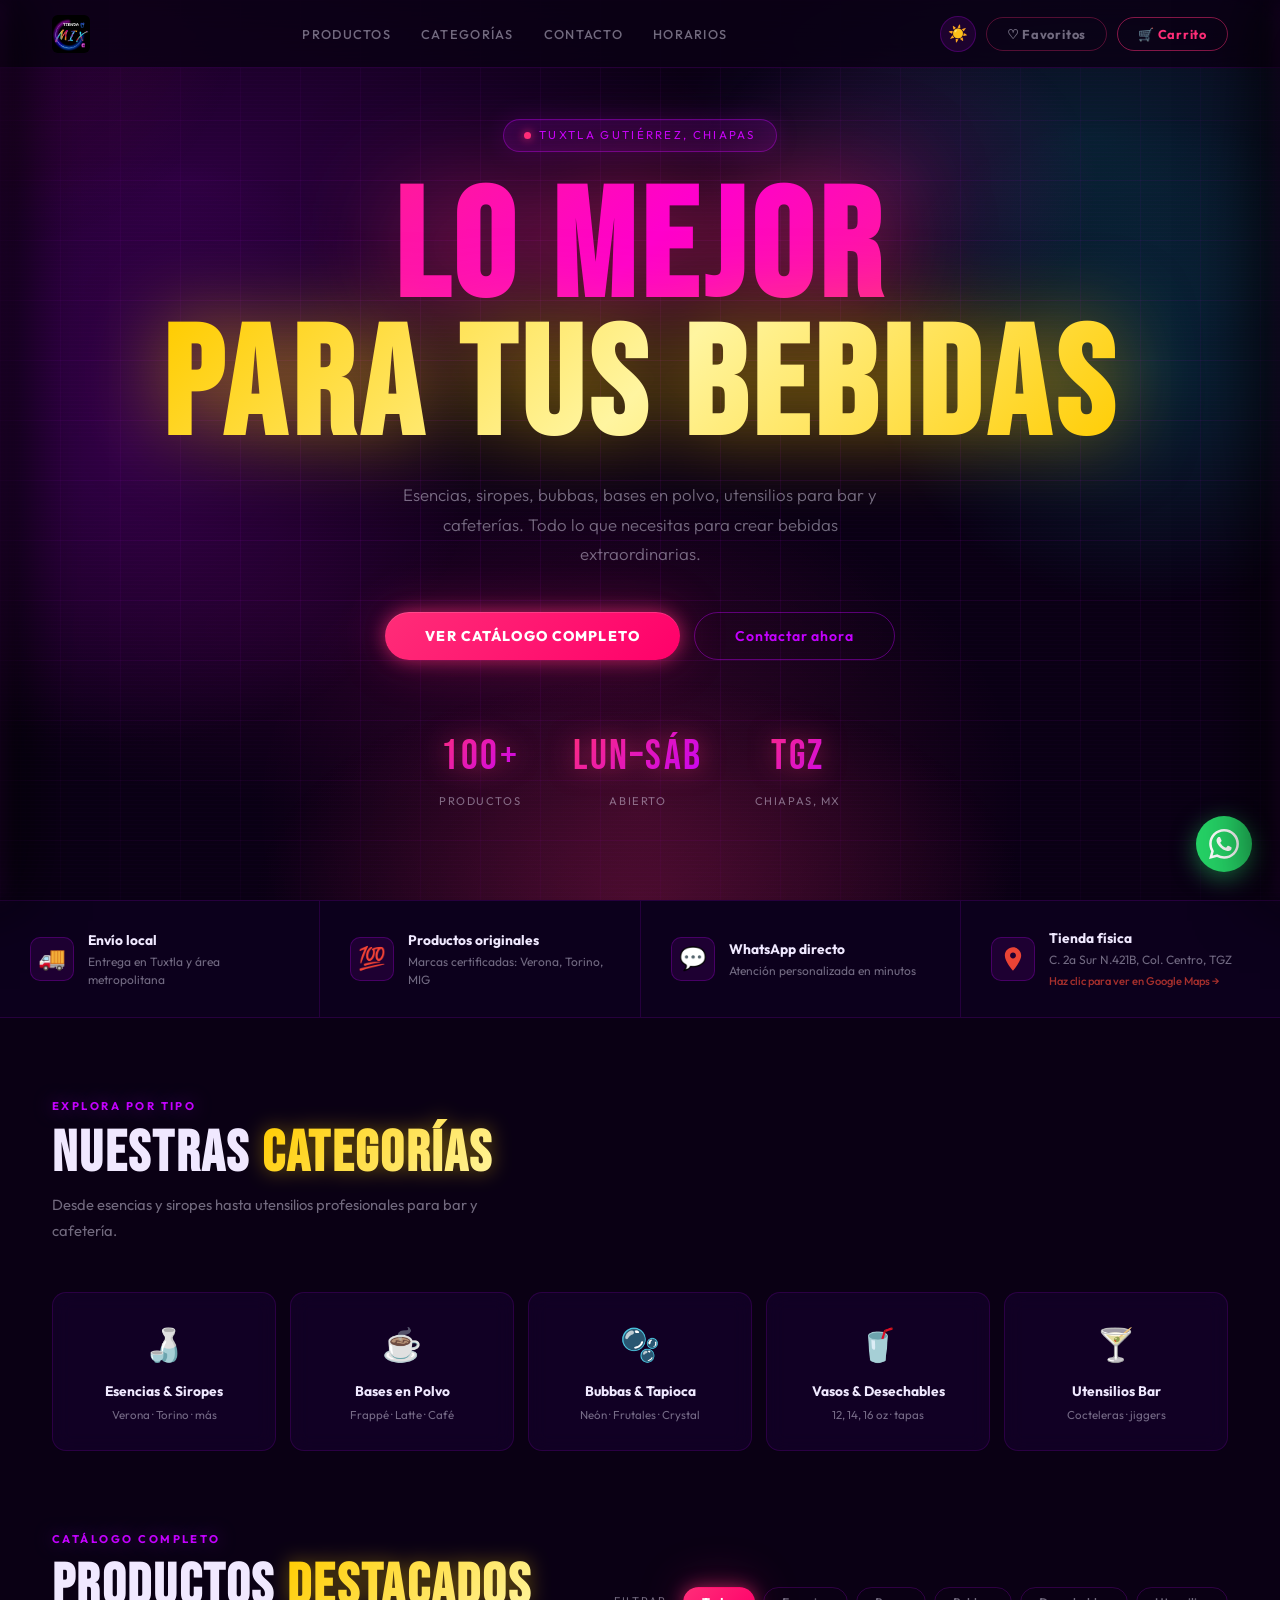
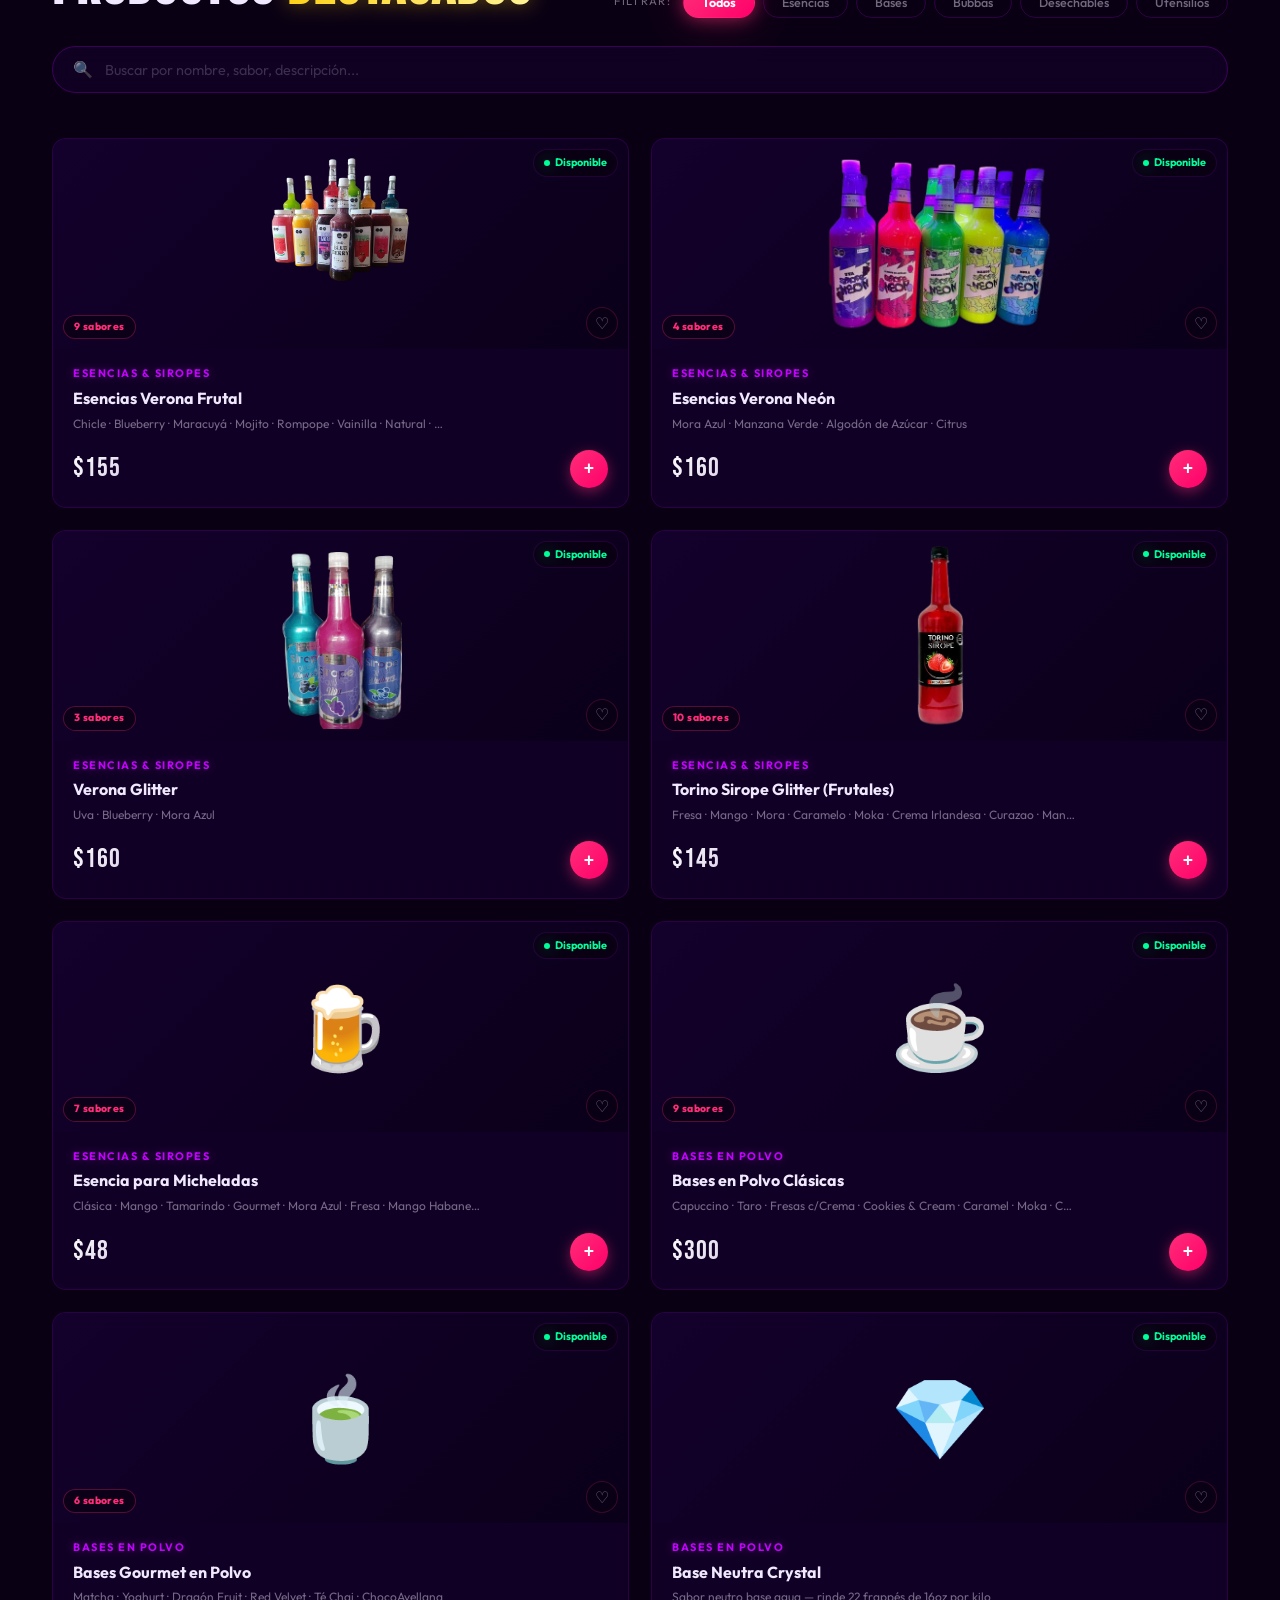
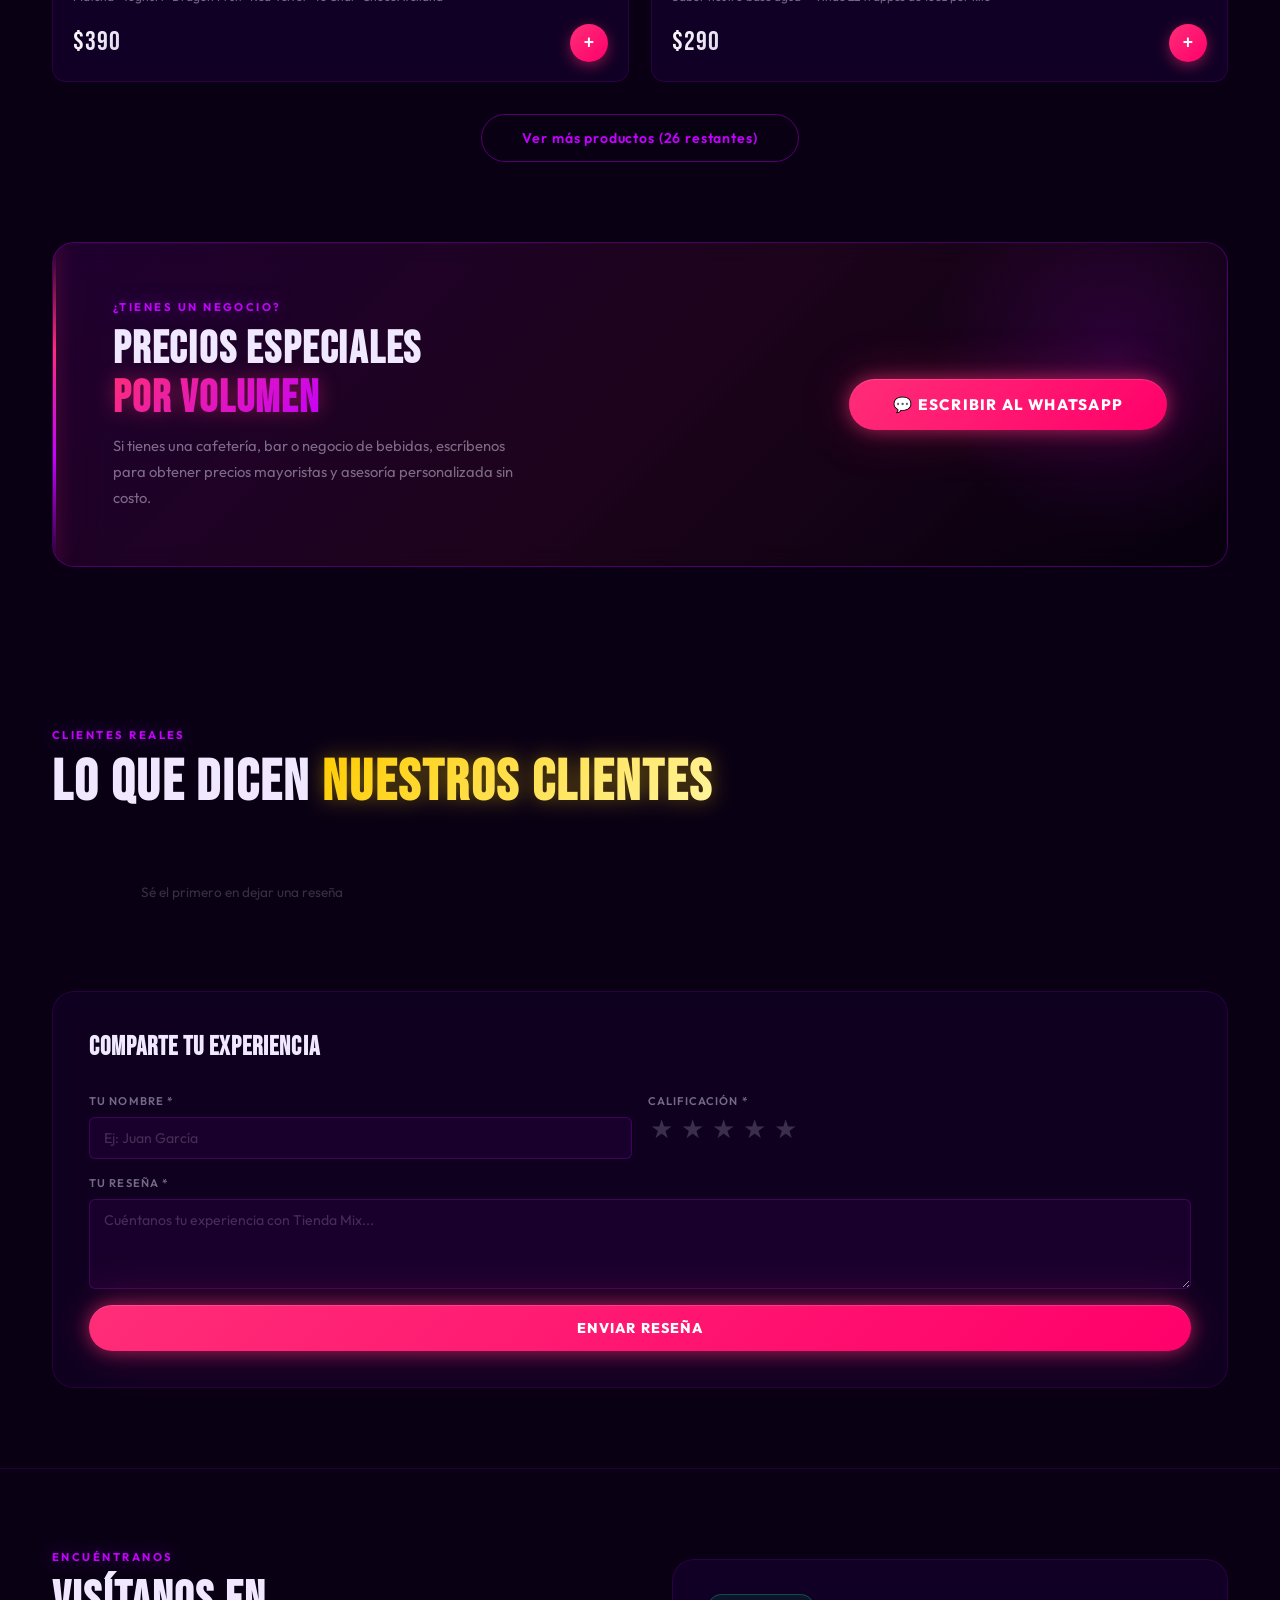
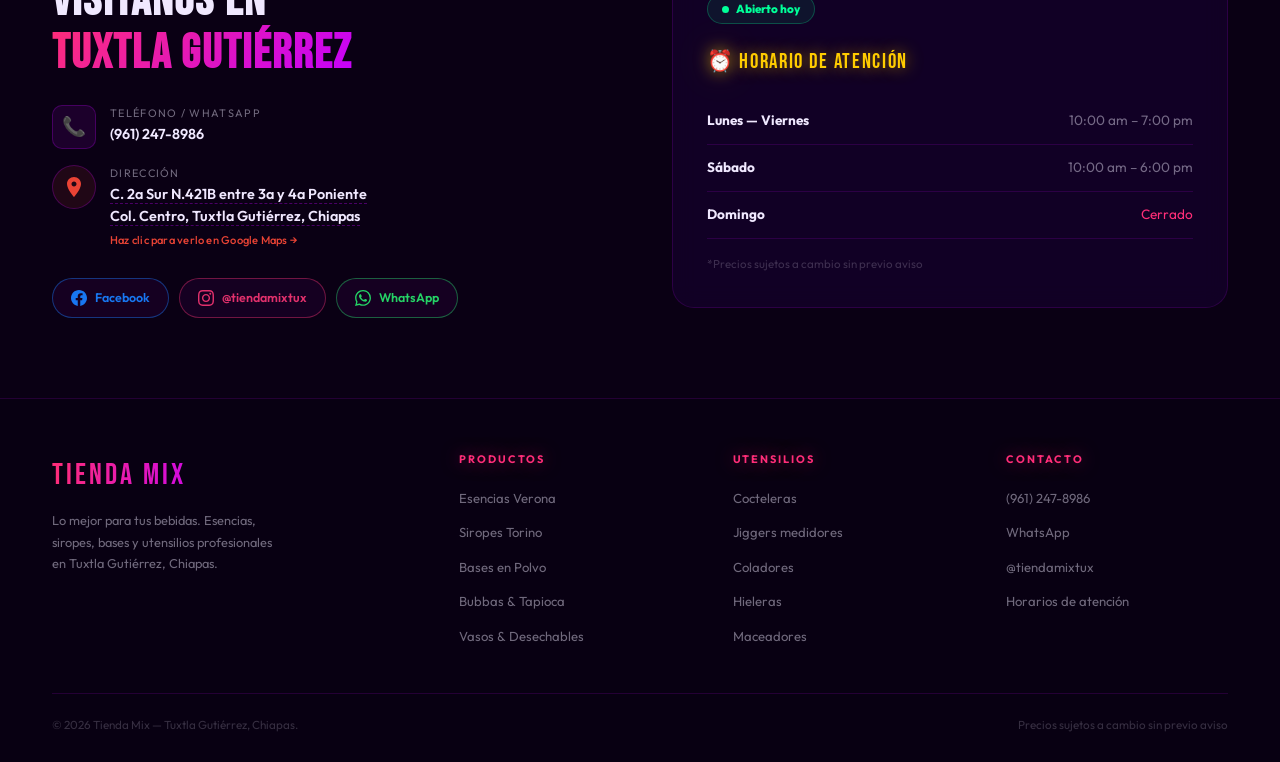
==== commit 59c8bbef: "Actualización mayor: catálogo, admin, reseñas, imágenes y UX - Panel de administración completo (adm" ====
--- a/index.html
+++ b/index.html
@@ -1,5 +1,5 @@
 <!DOCTYPE html>
-<html lang="es">
+<html lang="es" data-theme="dark">
 <head>
   <meta charset="UTF-8" />
   <meta name="viewport" content="width=device-width, initial-scale=1.0" />
@@ -8,11 +8,59 @@
   <title>Tienda Mix — Lo Mejor Para Tus Bebidas | Tuxtla Gutiérrez, Chiapas</title>
   <meta name="description" content="Tienda Mix: esencias, siropes, bubbas, bases en polvo y utensilios para bar y cafeterías. Tuxtla Gutiérrez, Chiapas. (961) 247-8986" />
   <meta name="theme-color" content="#ff2060" />
+  <meta name="keywords" content="esencias, siropes, bubbas, tapioca, bases polvo, utensilios bar, cafetería, Tuxtla Gutiérrez, Chiapas, Verona, Torino" />
+  <meta name="robots" content="index, follow" />
+  <link rel="canonical" href="https://tiendamix.mx/" />
 
   <!-- Open Graph (redes sociales) -->
   <meta property="og:title" content="Tienda Mix — Lo Mejor Para Tus Bebidas" />
   <meta property="og:description" content="Esencias, siropes, bubbas y utensilios profesionales para bar y cafeterías." />
   <meta property="og:type" content="website" />
+  <meta property="og:url" content="https://tiendamix.mx/" />
+  <meta property="og:locale" content="es_MX" />
+
+  <!-- Twitter Card -->
+  <meta name="twitter:card" content="summary_large_image" />
+  <meta name="twitter:title" content="Tienda Mix — Lo Mejor Para Tus Bebidas" />
+  <meta name="twitter:description" content="Esencias, siropes, bubbas y utensilios para bar y cafeterías en Tuxtla Gutiérrez." />
+
+  <!-- JSON-LD Structured Data -->
+  <script type="application/ld+json">
+  {
+    "@context": "https://schema.org",
+    "@type": "LocalBusiness",
+    "name": "Tienda Mix",
+    "description": "Esencias, siropes, bubbas, bases en polvo y utensilios para bar y cafeterías en Tuxtla Gutiérrez, Chiapas.",
+    "url": "https://tiendamix.mx",
+    "telephone": "+52-961-247-8986",
+    "address": {
+      "@type": "PostalAddress",
+      "streetAddress": "C. 2a Sur N.421B entre 3a y 4a Poniente, Col. Centro",
+      "addressLocality": "Tuxtla Gutiérrez",
+      "addressRegion": "Chiapas",
+      "postalCode": "29000",
+      "addressCountry": "MX"
+    },
+    "openingHoursSpecification": [
+      {
+        "@type": "OpeningHoursSpecification",
+        "dayOfWeek": ["Monday","Tuesday","Wednesday","Thursday","Friday"],
+        "opens": "10:00",
+        "closes": "19:00"
+      },
+      {
+        "@type": "OpeningHoursSpecification",
+        "dayOfWeek": "Saturday",
+        "opens": "10:00",
+        "closes": "18:00"
+      }
+    ],
+    "sameAs": [
+      "https://www.facebook.com/tiendamixtux",
+      "https://www.instagram.com/tiendamixtux"
+    ]
+  }
+  </script>
 
   <!-- Fuentes -->
   <link rel="preconnect" href="https://fonts.googleapis.com" />
@@ -48,8 +96,7 @@
   ════════════════════════════════════════════ -->
   <nav id="mainNav" role="navigation" aria-label="Navegación principal">
     <a class="nav-logo" href="#" aria-label="Tienda Mix - Inicio">
-      <div class="logo-orb" aria-hidden="true">🥤</div>
-      <span class="logo-label">TIENDA MIX</span>
+      <img src="assets/logotiendamix.jpg" alt="Tienda Mix" class="nav-logo-img">
     </a>
 
     <ul class="nav-links" role="list">
@@ -60,12 +107,31 @@
     </ul>
 
     <div class="nav-right">
+      <button class="theme-toggle" id="themeToggle" aria-label="Cambiar tema">☀️</button>
+      <button class="wishlist-trigger" id="wishlistTrigger" aria-label="Mis favoritos">
+        ♡ Favoritos
+        <span class="wishlist-count" id="wishlistCount" aria-live="polite">0</span>
+      </button>
       <button class="cart-trigger" aria-label="Abrir carrito de compras">
         🛒 Carrito
         <span class="cart-count" id="cartCount" aria-live="polite">0</span>
       </button>
+      <button class="hamburger" id="hamburger" aria-label="Abrir menú" aria-expanded="false">
+        <span></span><span></span><span></span>
+      </button>
     </div>
   </nav>
+
+  <!-- ─── MENÚ MÓVIL ─── -->
+  <div class="mobile-nav" id="mobileNav" aria-hidden="true">
+    <nav class="mobile-nav-links">
+      <a href="#productos" class="mnav-link" data-scroll="productos">📦 Productos</a>
+      <a href="#categorias" class="mnav-link">🗂 Categorías</a>
+      <a href="#resenas" class="mnav-link">⭐ Reseñas</a>
+      <a href="#contacto" class="mnav-link">📍 Contacto</a>
+      <a href="#horarios" class="mnav-link">⏰ Horarios</a>
+    </nav>
+  </div>
 
   <!-- ════════════════════════════════════════════
        HERO
@@ -105,10 +171,6 @@
         <div class="stat-l">Productos</div>
       </div>
       <div class="stat" role="listitem">
-        <div class="stat-n">5★</div>
-        <div class="stat-l">Calificación</div>
-      </div>
-      <div class="stat" role="listitem">
         <div class="stat-n">Lun–Sáb</div>
         <div class="stat-l">Abierto</div>
       </div>
@@ -144,13 +206,16 @@
         <div class="feat-desc">Atención personalizada en minutos</div>
       </div>
     </div>
-    <div class="feat" role="listitem">
-      <div class="feat-icon" aria-hidden="true">🏪</div>
+    <a class="feat feat-link" href="https://www.google.com/maps/place/Tienda+Mix+centro/@16.7521713,-93.1218726,17z/data=!3m1!4b1!4m6!3m5!1s0x85ecd8f49729a221:0x9b68974adca63d28!8m2!3d16.7521713!4d-93.1192977!16s%2Fg%2F11c3w1l9_6?entry=ttu&g_ep=EgoyMDI2MDUwNi4wIKXMDSoASAFQAw%3D%3D" target="_blank" rel="noopener" role="listitem" aria-label="Ver en Google Maps">
+      <div class="feat-icon feat-icon-maps" aria-hidden="true">
+        <svg viewBox="0 0 24 24" fill="#EA4335"><path d="M12 2C8.13 2 5 5.13 5 9c0 5.25 7 13 7 13s7-7.75 7-13c0-3.87-3.13-7-7-7zm0 9.5c-1.38 0-2.5-1.12-2.5-2.5s1.12-2.5 2.5-2.5 2.5 1.12 2.5 2.5-1.12 2.5-2.5 2.5z"/></svg>
+      </div>
       <div>
         <div class="feat-title">Tienda física</div>
         <div class="feat-desc">C. 2a Sur N.421B, Col. Centro, TGZ</div>
-      </div>
-    </div>
+        <div class="feat-maps-hint">Haz clic para ver en Google Maps →</div>
+      </div>
+    </a>
   </div>
 
   <!-- ════════════════════════════════════════════
@@ -188,8 +253,25 @@
       </div>
     </div>
 
+    <!-- Buscador en tiempo real -->
+    <div class="search-wrap reveal" id="searchWrap">
+      <div class="search-box">
+        <span class="search-icon" aria-hidden="true">🔍</span>
+        <input
+          type="search" id="searchInput" class="search-input"
+          placeholder="Buscar por nombre, sabor, descripción..."
+          autocomplete="off" aria-label="Buscar productos"
+        />
+        <button class="search-clear" id="searchClear" aria-label="Limpiar búsqueda" style="display:none">✕</button>
+      </div>
+      <div class="search-count" id="searchCount" aria-live="polite"></div>
+    </div>
+
     <!-- Renderizado por js/app.js → renderProducts() -->
     <div class="prod-grid" id="prodGrid" role="list" aria-label="Lista de productos"></div>
+    <div id="loadMoreWrap" style="display:none; text-align:center; margin-top:32px;">
+      <button id="loadMoreBtn" class="btn-ghost">Ver más productos</button>
+    </div>
   </section>
 
   <!-- ════════════════════════════════════════════
@@ -223,6 +305,47 @@
   </div>
 
   <!-- ════════════════════════════════════════════
+       RESEÑAS
+  ════════════════════════════════════════════ -->
+  <section class="section" id="resenas" aria-label="Reseñas de clientes">
+    <div class="section-header reveal">
+      <div class="sec-label">Clientes reales</div>
+      <h2 class="sec-title">Lo que dicen <span class="highlight">nuestros clientes</span></h2>
+    </div>
+
+    <div class="reviews-grid reveal" id="reviewsGrid"></div>
+
+    <div class="review-form-wrap reveal">
+      <h3 class="review-form-title">Comparte tu experiencia</h3>
+      <div class="review-form">
+        <div class="rf-row">
+          <div class="rf-group">
+            <label class="rf-label" for="rvName">Tu nombre *</label>
+            <input type="text" id="rvName" class="rf-input" placeholder="Ej: Juan García" autocomplete="name">
+          </div>
+          <div class="rf-group">
+            <label class="rf-label">Calificación *</label>
+            <div class="star-input" id="starInput" role="group" aria-label="Selecciona calificación">
+              <button class="star-btn" data-val="1" type="button">★</button>
+              <button class="star-btn" data-val="2" type="button">★</button>
+              <button class="star-btn" data-val="3" type="button">★</button>
+              <button class="star-btn" data-val="4" type="button">★</button>
+              <button class="star-btn" data-val="5" type="button">★</button>
+            </div>
+            <input type="hidden" id="rvRating" value="0">
+          </div>
+        </div>
+        <div class="rf-group">
+          <label class="rf-label" for="rvText">Tu reseña *</label>
+          <textarea id="rvText" class="rf-input rf-textarea" placeholder="Cuéntanos tu experiencia con Tienda Mix..."></textarea>
+        </div>
+        <button id="submitReview" class="btn-neon" style="width:auto">Enviar reseña</button>
+        <p id="reviewSuccess" style="display:none" class="review-success">✅ ¡Gracias! Tu reseña está pendiente de aprobación.</p>
+      </div>
+    </div>
+  </section>
+
+  <!-- ════════════════════════════════════════════
        CONTACTO & HORARIOS
   ════════════════════════════════════════════ -->
   <section class="contact-section reveal" id="contacto" aria-label="Información de contacto">
@@ -244,26 +367,34 @@
           </div>
         </div>
         <div class="ci">
-          <div class="ci-icon" aria-hidden="true">📍</div>
+          <a href="https://www.google.com/maps/place/Tienda+Mix+centro/@16.7521713,-93.1218726,17z/data=!3m1!4b1!4m6!3m5!1s0x85ecd8f49729a221:0x9b68974adca63d28!8m2!3d16.7521713!4d-93.1192977!16s%2Fg%2F11c3w1l9_6?entry=ttu&g_ep=EgoyMDI2MDUwNi4wIKXMDSoASAFQAw%3D%3D" target="_blank" rel="noopener" class="ci-icon ci-icon-maps" aria-label="Ver en Google Maps">
+            <svg viewBox="0 0 24 24" fill="#EA4335" aria-hidden="true"><path d="M12 2C8.13 2 5 5.13 5 9c0 5.25 7 13 7 13s7-7.75 7-13c0-3.87-3.13-7-7-7zm0 9.5c-1.38 0-2.5-1.12-2.5-2.5s1.12-2.5 2.5-2.5 2.5 1.12 2.5 2.5-1.12 2.5-2.5 2.5z"/></svg>
+          </a>
           <div class="ci-text">
             <div class="ci-label">Dirección</div>
             <div class="ci-val">
-              C. 2a Sur N.421B entre 3a y 4a Poniente<br>
-              Col. Centro, Tuxtla Gutiérrez, Chiapas
+              <a href="https://www.google.com/maps/place/Tienda+Mix+centro/@16.7521713,-93.1218726,17z/data=!3m1!4b1!4m6!3m5!1s0x85ecd8f49729a221:0x9b68974adca63d28!8m2!3d16.7521713!4d-93.1192977!16s%2Fg%2F11c3w1l9_6?entry=ttu&g_ep=EgoyMDI2MDUwNi4wIKXMDSoASAFQAw%3D%3D" target="_blank" rel="noopener" class="maps-link">
+                C. 2a Sur N.421B entre 3a y 4a Poniente<br>
+                Col. Centro, Tuxtla Gutiérrez, Chiapas
+              </a>
             </div>
+            <div class="ci-maps-hint">Haz clic para verlo en Google Maps →</div>
           </div>
         </div>
       </div>
 
       <div class="social-row">
-        <a class="soc-btn" href="https://www.facebook.com/tiendamixtux" target="_blank" rel="noopener" aria-label="Facebook de Tienda Mix">
-          📘 Facebook
+        <a class="soc-btn soc-fb" href="https://www.facebook.com/tiendamixtux" target="_blank" rel="noopener" aria-label="Facebook de Tienda Mix">
+          <svg class="soc-icon" viewBox="0 0 24 24" aria-hidden="true"><path d="M24 12.073c0-6.627-5.373-12-12-12s-12 5.373-12 12c0 5.99 4.388 10.954 10.125 11.854v-8.385H7.078v-3.47h3.047V9.43c0-3.007 1.792-4.669 4.533-4.669 1.312 0 2.686.235 2.686.235v2.953H15.83c-1.491 0-1.956.925-1.956 1.874v2.25h3.328l-.532 3.47h-2.796v8.385C19.612 23.027 24 18.062 24 12.073z"/></svg>
+          Facebook
         </a>
-        <a class="soc-btn" href="https://www.instagram.com/tiendamixtux" target="_blank" rel="noopener" aria-label="Instagram de Tienda Mix">
-          📷 @tiendamixtux
+        <a class="soc-btn soc-ig" href="https://www.instagram.com/tiendamixtux" target="_blank" rel="noopener" aria-label="Instagram de Tienda Mix">
+          <svg class="soc-icon" viewBox="0 0 24 24" aria-hidden="true"><path d="M12 2.163c3.204 0 3.584.012 4.85.07 3.252.148 4.771 1.691 4.919 4.919.058 1.265.069 1.645.069 4.849 0 3.205-.012 3.584-.069 4.849-.149 3.225-1.664 4.771-4.919 4.919-1.266.058-1.644.07-4.85.07-3.204 0-3.584-.012-4.849-.07-3.26-.149-4.771-1.699-4.919-4.92-.058-1.265-.07-1.644-.07-4.849 0-3.204.013-3.583.07-4.849.149-3.227 1.664-4.771 4.919-4.919 1.266-.057 1.645-.069 4.849-.069zm0-2.163c-3.259 0-3.667.014-4.947.072-4.358.2-6.78 2.618-6.98 6.98-.059 1.281-.073 1.689-.073 4.948 0 3.259.014 3.668.072 4.948.2 4.358 2.618 6.78 6.98 6.98 1.281.058 1.689.072 4.948.072 3.259 0 3.668-.014 4.948-.072 4.354-.2 6.782-2.618 6.979-6.98.059-1.28.073-1.689.073-4.948 0-3.259-.014-3.667-.072-4.947-.196-4.354-2.617-6.78-6.979-6.98-1.281-.059-1.69-.073-4.949-.073zm0 5.838c-3.403 0-6.162 2.759-6.162 6.162s2.759 6.163 6.162 6.163 6.162-2.759 6.162-6.163c0-3.403-2.759-6.162-6.162-6.162zm0 10.162c-2.209 0-4-1.79-4-4 0-2.209 1.791-4 4-4s4 1.791 4 4c0 2.21-1.791 4-4 4zm6.406-11.845c-.796 0-1.441.645-1.441 1.44s.645 1.44 1.441 1.44c.795 0 1.439-.645 1.439-1.44s-.644-1.44-1.439-1.44z"/></svg>
+          @tiendamixtux
         </a>
-        <a class="soc-btn" href="https://wa.me/529612478986" target="_blank" rel="noopener" aria-label="WhatsApp de Tienda Mix">
-          💬 WhatsApp
+        <a class="soc-btn soc-wa" href="https://wa.me/529612478986" target="_blank" rel="noopener" aria-label="WhatsApp de Tienda Mix">
+          <svg class="soc-icon" viewBox="0 0 24 24" aria-hidden="true"><path d="M17.472 14.382c-.297-.149-1.758-.867-2.03-.967-.273-.099-.471-.148-.67.15-.197.297-.767.966-.94 1.164-.173.199-.347.223-.644.075-.297-.15-1.255-.463-2.39-1.475-.883-.788-1.48-1.761-1.653-2.059-.173-.297-.018-.458.13-.606.134-.133.298-.347.446-.52.149-.174.198-.298.298-.497.099-.198.05-.371-.025-.52-.075-.149-.669-1.612-.916-2.207-.242-.579-.487-.5-.669-.51-.173-.008-.371-.01-.57-.01-.198 0-.52.074-.792.372-.272.297-1.04 1.016-1.04 2.479 0 1.462 1.065 2.875 1.213 3.074.149.198 2.096 3.2 5.077 4.487.709.306 1.262.489 1.694.625.712.227 1.36.195 1.871.118.571-.085 1.758-.719 2.006-1.413.248-.694.248-1.289.173-1.413-.074-.124-.272-.198-.57-.347m-5.421 7.403h-.004a9.87 9.87 0 01-5.031-1.378l-.361-.214-3.741.982.998-3.648-.235-.374a9.86 9.86 0 01-1.51-5.26c.001-5.45 4.436-9.884 9.888-9.884 2.64 0 5.122 1.03 6.988 2.898a9.825 9.825 0 012.893 6.994c-.003 5.45-4.437 9.884-9.885 9.884m8.413-18.297A11.815 11.815 0 0012.05 0C5.495 0 .16 5.335.157 11.892c0 2.096.547 4.142 1.588 5.945L.057 24l6.305-1.654a11.882 11.882 0 005.683 1.448h.005c6.554 0 11.89-5.335 11.893-11.893a11.821 11.821 0 00-3.48-8.413Z"/></svg>
+          WhatsApp
         </a>
       </div>
     </div>
@@ -341,6 +472,24 @@
       <div class="footer-copy">Precios sujetos a cambio sin previo aviso</div>
     </div>
   </footer>
+
+  <!-- ════════════════════════════════════════════
+       WISHLIST PANEL
+  ════════════════════════════════════════════ -->
+  <div class="wishlist-overlay" id="wishlistOverlay" aria-hidden="true"></div>
+  <aside
+    class="wishlist-panel"
+    id="wishlistPanel"
+    role="dialog"
+    aria-modal="true"
+    aria-label="Mis favoritos"
+  >
+    <div class="cart-hd">
+      <div class="cart-hd-title">♡ Mis Favoritos</div>
+      <button class="cart-close" id="wishlistClose" aria-label="Cerrar favoritos">✕</button>
+    </div>
+    <div class="wishlist-body" id="wishlistBody"></div>
+  </aside>
 
   <!-- ════════════════════════════════════════════
        CART SIDEBAR
@@ -390,7 +539,10 @@
   >
     <div class="modal-box" id="modalBox">
       <div class="modal-img" id="mImg"></div>
-      <div class="modal-content" id="mContent"></div>
+      <div class="modal-content-wrap">
+        <div class="modal-content" id="mContent"></div>
+        <div class="modal-sticky-footer" id="mStickyFooter"></div>
+      </div>
     </div>
   </div>
 
@@ -454,6 +606,35 @@
        2. cart.js      → usa PRODUCTS, define Cart
        3. app.js       → usa PRODUCTS + Cart, maneja la UI
   ════════════════════════════════════════════ -->
+  <!-- WhatsApp flotante -->
+  <a class="wa-float" href="https://wa.me/529612478986" target="_blank" rel="noopener noreferrer" aria-label="Contactar por WhatsApp">
+    <svg viewBox="0 0 24 24" class="wa-float-icon" aria-hidden="true"><path d="M17.472 14.382c-.297-.149-1.758-.867-2.03-.967-.273-.099-.471-.148-.67.15-.197.297-.767.966-.94 1.164-.173.199-.347.223-.644.075-.297-.15-1.255-.463-2.39-1.475-.883-.788-1.48-1.761-1.653-2.059-.173-.297-.018-.458.13-.606.134-.133.298-.347.446-.52.149-.174.198-.298.298-.497.099-.198.05-.371-.025-.52-.075-.149-.669-1.612-.916-2.207-.242-.579-.487-.5-.669-.51-.173-.008-.371-.01-.57-.01-.198 0-.52.074-.792.372-.272.297-1.04 1.016-1.04 2.479 0 1.462 1.065 2.875 1.213 3.074.149.198 2.096 3.2 5.077 4.487.709.306 1.262.489 1.694.625.712.227 1.36.195 1.871.118.571-.085 1.758-.719 2.006-1.413.248-.694.248-1.289.173-1.413-.074-.124-.272-.198-.57-.347m-5.421 7.403h-.004a9.87 9.87 0 01-5.031-1.378l-.361-.214-3.741.982.998-3.648-.235-.374a9.86 9.86 0 01-1.51-5.26c.001-5.45 4.436-9.884 9.888-9.884 2.64 0 5.122 1.03 6.988 2.898a9.825 9.825 0 012.893 6.994c-.003 5.45-4.437 9.884-9.885 9.884m8.413-18.297A11.815 11.815 0 0012.05 0C5.495 0 .16 5.335.157 11.892c0 2.096.547 4.142 1.588 5.945L.057 24l6.305-1.654a11.882 11.882 0 005.683 1.448h.005c6.554 0 11.89-5.335 11.893-11.893a11.821 11.821 0 00-3.48-8.413Z"/></svg>
+  </a>
+
+  <!-- ════════════════════════════════════════════
+       MOBILE NAV BAR
+  ════════════════════════════════════════════ -->
+  <nav class="mobile-bar" id="mobileBar" aria-label="Navegación rápida">
+    <button class="mb-btn" data-scroll="productos">
+      <span class="mb-icon">🛍</span>
+      <span class="mb-label">Productos</span>
+    </button>
+    <button class="mb-btn" id="mbCartBtn">
+      <span class="mb-icon">🛒</span>
+      <span class="mb-label">Carrito</span>
+      <span class="mb-count" id="mbCartCount"></span>
+    </button>
+    <button class="mb-btn" id="mbWishBtn">
+      <span class="mb-icon">♡</span>
+      <span class="mb-label">Favoritos</span>
+      <span class="mb-count" id="mbWishCount"></span>
+    </button>
+    <a class="mb-btn" href="https://wa.me/529612478986" target="_blank" rel="noopener noreferrer">
+      <span class="mb-icon">💬</span>
+      <span class="mb-label">WhatsApp</span>
+    </a>
+  </nav>
+
   <script src="js/products.js"></script>
   <script src="js/cart.js"></script>
   <script src="js/app.js"></script>
--- a/css/variables.css
+++ b/css/variables.css
@@ -98,3 +98,24 @@
   transition: opacity 0.6s ease, transform 0.6s ease;
 }
 .reveal.in { opacity: 1; transform: translateY(0); }
+
+/* ── LIGHT MODE ─────────────────────────────────────────── */
+[data-theme="light"] {
+  --c-bg:    #f0e8ff;
+  --c-dark:  #e5d5ff;
+  --c-card:  #ffffff;
+  --c-card2: #f5eeff;
+  --c-text:  #120030;
+  --c-muted: rgba(18,0,48,0.55);
+  --c-dimmed: rgba(18,0,48,0.3);
+  --c-border:  rgba(130,0,255,0.12);
+  --c-border2: rgba(130,0,255,0.22);
+}
+[data-theme="light"] body {
+  background: var(--c-bg);
+  background-image:
+    radial-gradient(ellipse 70% 50% at 15% 20%, rgba(196,0,255,0.07) 0%, transparent 60%),
+    radial-gradient(ellipse 60% 45% at 85% 15%, rgba(0,200,255,0.05) 0%, transparent 55%),
+    radial-gradient(ellipse 50% 60% at 50% 90%, rgba(255,45,120,0.05) 0%, transparent 60%),
+    radial-gradient(ellipse 80% 40% at 30% 70%, rgba(255,0,204,0.03) 0%, transparent 50%);
+}
--- a/css/layout.css
+++ b/css/layout.css
@@ -20,6 +20,12 @@
 }
 
 .nav-logo { display: flex; align-items: center; gap: 10px; text-decoration: none; }
+.nav-logo-img {
+  height: 38px; width: auto; max-width: 140px;
+  object-fit: contain; border-radius: 6px;
+  transition: transform var(--t-norm), opacity var(--t-fast);
+}
+.nav-logo:hover .nav-logo-img { transform: scale(1.04); opacity: 0.9; }
 .logo-orb {
   width: 38px; height: 38px; border-radius: 50%;
   border: 1.5px solid var(--c-pink);
@@ -328,3 +334,266 @@
   display: flex; justify-content: space-between; align-items: center; flex-wrap: wrap; gap: 10px;
 }
 .footer-copy { font-size: 0.73rem; color: var(--c-dimmed); }
+
+/* ── BUSCADOR ───────────────────────────────────────────── */
+.search-wrap { margin-bottom: 22px; }
+.search-box {
+  display: flex; align-items: center; gap: 12px;
+  background: rgba(19,0,40,0.7); border: 1px solid var(--c-border2);
+  border-radius: var(--r-full); padding: 10px 20px;
+  transition: border-color var(--t-norm), box-shadow var(--t-norm);
+  backdrop-filter: blur(10px);
+}
+.search-box:focus-within {
+  border-color: rgba(196,0,255,0.5);
+  box-shadow: 0 0 0 3px rgba(196,0,255,0.1), var(--glow-purple);
+}
+.search-icon { font-size: 1rem; flex-shrink: 0; opacity: 0.6; }
+.search-input {
+  flex: 1; background: none; border: none; outline: none;
+  color: var(--c-text); font-family: var(--font-body); font-size: 0.9rem;
+}
+.search-input::placeholder { color: var(--c-dimmed); }
+.search-clear {
+  background: rgba(255,45,120,0.15); border: none; color: var(--c-pink);
+  width: 24px; height: 24px; border-radius: 50%; font-size: 0.7rem;
+  display: flex; align-items: center; justify-content: center;
+  transition: all var(--t-fast); flex-shrink: 0; cursor: pointer;
+}
+.search-clear:hover { background: var(--c-pink); color: #fff; }
+.search-count { font-size: 0.78rem; color: var(--c-muted); margin-top: 8px; padding-left: 6px; min-height: 1.2em; }
+
+/* ── THEME TOGGLE ───────────────────────────────────────── */
+.theme-toggle {
+  background: rgba(196,0,255,0.1); border: 1px solid var(--c-border2);
+  color: var(--c-text); width: 36px; height: 36px; border-radius: 50%;
+  font-size: 1rem; display: flex; align-items: center; justify-content: center;
+  transition: all var(--t-norm); cursor: pointer; margin-right: 10px; flex-shrink: 0;
+}
+.theme-toggle:hover { background: rgba(196,0,255,0.25); box-shadow: var(--glow-purple); transform: rotate(20deg); }
+
+/* ── WISHLIST TRIGGER ───────────────────────────────────── */
+.wishlist-trigger {
+  position: relative; background: none;
+  border: 1.5px solid rgba(255,45,120,0.3); color: var(--c-muted);
+  padding: 8px 20px; border-radius: var(--r-full);
+  font-family: var(--font-body); font-size: 0.8rem; font-weight: 700;
+  letter-spacing: 0.06em; display: flex; align-items: center; gap: 7px;
+  transition: all var(--t-norm); margin-right: 10px; cursor: pointer;
+}
+.wishlist-trigger:hover {
+  border-color: var(--c-pink); color: var(--c-pink);
+  box-shadow: 0 0 16px rgba(255,45,120,0.2); transform: translateY(-1px);
+}
+.wishlist-count {
+  position: absolute; top: -8px; right: -8px;
+  background: linear-gradient(135deg, var(--c-pink), var(--c-purple)); color: #fff;
+  width: 20px; height: 20px; border-radius: 50%;
+  font-size: 0.68rem; font-weight: 900;
+  display: flex; align-items: center; justify-content: center;
+  opacity: 0; transform: scale(0);
+  transition: all var(--t-spring); box-shadow: var(--glow-pink);
+}
+.wishlist-count.show { opacity: 1; transform: scale(1); }
+
+/* ── LIGHT MODE — layout overrides ─────────────────────── */
+[data-theme="light"] #mainNav { background: rgba(240,232,255,0.88); border-bottom-color: rgba(196,0,255,0.15); }
+[data-theme="light"] #mainNav.scrolled { background: rgba(240,232,255,0.97); }
+[data-theme="light"] .features-strip { background: rgba(255,255,255,0.6); }
+[data-theme="light"] .feat:hover { background: rgba(196,0,255,0.04); }
+[data-theme="light"] .hours-card { background: rgba(255,255,255,0.85); }
+[data-theme="light"] .promo-banner { background: linear-gradient(135deg, rgba(196,0,255,0.07), rgba(255,45,120,0.04), rgba(255,255,255,0.5)); }
+[data-theme="light"] footer { background: rgba(230,215,255,0.95); }
+[data-theme="light"] .search-box { background: rgba(255,255,255,0.8); }
+[data-theme="light"] .hero-badge { background: rgba(196,0,255,0.08); }
+
+/* ── SOCIAL ICONS ───────────────────────────────────────── */
+.soc-icon { width: 16px; height: 16px; fill: currentColor; flex-shrink: 0; }
+.soc-btn  { display: flex; align-items: center; gap: 8px; }
+.soc-fb { color: #1877F2; border-color: rgba(24,119,242,0.45); }
+.soc-ig { color: #E1306C; border-color: rgba(225,48,108,0.45); }
+.soc-wa { color: #25D366; border-color: rgba(37,211,102,0.45); }
+.soc-fb:hover  { border-color: #1877F2; box-shadow: 0 0 14px rgba(24,119,242,0.35); }
+.soc-ig:hover  { border-color: #E1306C; box-shadow: 0 0 14px rgba(225,48,108,0.35); }
+.soc-wa:hover  { border-color: #25D366; box-shadow: 0 0 14px rgba(37,211,102,0.35); }
+
+/* ── GOOGLE MAPS LINK ───────────────────────────────────── */
+.maps-link {
+  color: inherit; text-decoration: none;
+  border-bottom: 1px dashed rgba(196,0,255,0.35);
+  transition: border-color var(--t-fast), color var(--t-fast);
+}
+.maps-link:hover { color: var(--c-cyan); border-color: var(--c-cyan); }
+.ci-icon-maps {
+  width: 44px; height: 44px; border-radius: 50%;
+  display: flex; align-items: center; justify-content: center;
+  background: rgba(234,67,53,0.1); flex-shrink: 0;
+  transition: background var(--t-fast), transform var(--t-fast);
+}
+.ci-icon-maps svg { width: 24px; height: 24px; }
+.ci-icon-maps:hover { background: rgba(234,67,53,0.2); transform: scale(1.1); }
+.ci-maps-hint { font-size: 0.7rem; color: #EA4335; margin-top: 5px; font-weight: 500; letter-spacing: 0.02em; }
+.feat-link { text-decoration: none; color: inherit; cursor: pointer; }
+.feat-link:hover .feat-maps-hint { color: #EA4335; }
+.feat-icon-maps svg { width: 28px; height: 28px; }
+.feat-maps-hint { font-size: 0.7rem; color: rgba(234,67,53,0.7); margin-top: 4px; font-weight: 500; transition: color var(--t-fast); }
+
+/* ── HAMBURGER ──────────────────────────────────────────── */
+.hamburger {
+  display: none; flex-direction: column; justify-content: center; gap: 5px;
+  width: 40px; height: 40px; padding: 8px; background: none; border: none;
+  cursor: pointer; margin-left: 8px; border-radius: var(--r-sm);
+  transition: background var(--t-fast);
+}
+.hamburger:hover { background: rgba(196,0,255,0.1); }
+.hamburger span {
+  display: block; width: 22px; height: 2px;
+  background: var(--c-text); border-radius: 2px;
+  transition: transform 0.3s ease, opacity 0.2s ease;
+}
+.hamburger.open span:nth-child(1) { transform: translateY(7px) rotate(45deg); }
+.hamburger.open span:nth-child(2) { opacity: 0; }
+.hamburger.open span:nth-child(3) { transform: translateY(-7px) rotate(-45deg); }
+
+/* ── MOBILE NAV ─────────────────────────────────────────── */
+.mobile-nav {
+  display: none; position: fixed; top: 64px; left: 0; right: 0; z-index: 200;
+  background: rgba(10,0,22,0.97); backdrop-filter: blur(24px);
+  border-bottom: 1px solid rgba(196,0,255,0.25);
+  transform: translateY(-8px); opacity: 0;
+  transition: transform 0.28s ease, opacity 0.28s ease;
+  pointer-events: none;
+}
+.mobile-nav.open { transform: translateY(0); opacity: 1; pointer-events: auto; }
+.mobile-nav-links { display: flex; flex-direction: column; padding: 12px 0 16px; }
+.mnav-link {
+  padding: 14px 24px; font-size: 1rem; font-weight: 500; color: var(--c-muted);
+  text-decoration: none; border-bottom: 1px solid rgba(196,0,255,0.1);
+  transition: color var(--t-fast), background var(--t-fast);
+}
+.mnav-link:last-child { border-bottom: none; }
+.mnav-link:hover, .mnav-link:active { color: var(--c-text); background: rgba(196,0,255,0.07); }
+
+@media (max-width: 860px) {
+  .hamburger { display: flex; }
+  .nav-links  { display: none; }
+  .mobile-nav { display: block; }
+}
+
+/* ── RESEÑAS ────────────────────────────────────────────── */
+.reviews-grid {
+  display: grid; grid-template-columns: repeat(3, 1fr); gap: 18px; margin-bottom: 48px;
+}
+.review-card {
+  background: rgba(19,0,40,0.8); border: 1px solid var(--c-border);
+  border-radius: var(--r-md); padding: 22px; transition: all var(--t-norm);
+  backdrop-filter: blur(10px);
+}
+.review-card:hover { border-color: rgba(255,204,0,0.3); transform: translateY(-4px); box-shadow: 0 12px 32px rgba(0,0,0,0.5); }
+.rv-top    { display: flex; justify-content: space-between; align-items: center; margin-bottom: 10px; }
+.rv-stars  { color: #ffcc00; font-size: 1rem; letter-spacing: 2px; }
+.rv-text   { font-size: 0.85rem; color: var(--c-muted); line-height: 1.65; margin-bottom: 14px; font-style: italic; }
+.rv-author { font-size: 0.78rem; font-weight: 700; color: var(--c-text); }
+.rv-date   { font-size: 0.7rem; color: var(--c-dimmed); margin-top: 2px; }
+.reviews-empty { text-align: center; color: var(--c-dimmed); font-size: 0.85rem; padding: 20px 0 40px; }
+
+.review-form-wrap {
+  background: rgba(19,0,40,0.6); border: 1px solid var(--c-border);
+  border-radius: var(--r-lg); padding: 36px; backdrop-filter: blur(10px);
+}
+.review-form-title {
+  font-family: var(--font-display); font-size: 1.6rem; letter-spacing: 0.04em; margin-bottom: 24px;
+}
+.review-form { display: flex; flex-direction: column; gap: 16px; }
+.rf-row { display: grid; grid-template-columns: 1fr 1fr; gap: 16px; }
+.rf-group { display: flex; flex-direction: column; gap: 6px; }
+.rf-label { font-size: 0.7rem; color: var(--c-muted); letter-spacing: 0.1em; text-transform: uppercase; font-weight: 600; }
+.rf-input {
+  background: rgba(196,0,255,0.06); border: 1px solid var(--c-border2);
+  color: var(--c-text); padding: 11px 14px; border-radius: var(--r-sm);
+  font-family: var(--font-body); font-size: 0.88rem; outline: none; transition: border-color var(--t-fast);
+}
+.rf-input:focus { border-color: var(--c-purple); box-shadow: 0 0 0 3px rgba(196,0,255,0.12); }
+.rf-input::placeholder { color: var(--c-dimmed); }
+.rf-textarea { resize: vertical; min-height: 90px; }
+
+.star-input { display: flex; gap: 4px; }
+.star-btn {
+  background: none; border: none; font-size: 1.6rem; color: var(--c-dimmed);
+  cursor: pointer; padding: 0 2px; transition: color var(--t-fast), transform var(--t-fast);
+  line-height: 1;
+}
+.star-btn:hover, .star-btn.active { color: #ffcc00; transform: scale(1.2); }
+.review-success { color: var(--c-green); font-size: 0.85rem; font-weight: 600; }
+
+[data-theme="light"] .review-card { background: rgba(255,255,255,0.88); }
+[data-theme="light"] .review-form-wrap { background: rgba(255,255,255,0.7); }
+[data-theme="light"] .rf-input { background: rgba(255,255,255,0.9); }
+
+@media (max-width: 1100px) { .reviews-grid { grid-template-columns: repeat(2, 1fr); } }
+@media (max-width: 640px)  { .reviews-grid { grid-template-columns: 1fr; } .rf-row { grid-template-columns: 1fr; } }
+
+/* ── WHATSAPP FLOTANTE ──────────────────────────────────── */
+.wa-float {
+  position: fixed; bottom: 28px; right: 28px; z-index: 140;
+  width: 56px; height: 56px; border-radius: 50%;
+  background: #25D366;
+  display: flex; align-items: center; justify-content: center;
+  box-shadow: 0 6px 24px rgba(37,211,102,0.5);
+  transition: transform var(--t-spring), box-shadow var(--t-norm);
+  animation: waPulse 2.5s ease infinite;
+}
+.wa-float:hover { transform: scale(1.12); box-shadow: 0 10px 36px rgba(37,211,102,0.65); animation: none; }
+.wa-float-icon { width: 30px; height: 30px; fill: #fff; }
+@keyframes waPulse {
+  0%,100% { box-shadow: 0 6px 24px rgba(37,211,102,0.5); }
+  50%      { box-shadow: 0 6px 24px rgba(37,211,102,0.5), 0 0 0 10px rgba(37,211,102,0.12); }
+}
+@media (max-width: 640px) {
+  .wa-float { bottom: 80px; right: 16px; width: 50px; height: 50px; }
+  .wa-float-icon { width: 26px; height: 26px; }
+}
+
+/* ── RESPONSIVE — nav-right mobile ─────────────────────── */
+@media (max-width: 640px) {
+  .wishlist-trigger { padding: 8px 10px; font-size: 0; gap: 0; }
+  .wishlist-trigger::before { content: "♡"; font-size: 1rem; }
+  .theme-toggle { margin-right: 6px; }
+  .mobile-bar { display: flex; }
+}
+
+/* ── MOBILE BOTTOM BAR ──────────────────────────────────── */
+.mobile-bar {
+  display: none;
+  position: fixed; bottom: 0; left: 0; right: 0; z-index: 150;
+  background: rgba(10,0,22,0.96);
+  border-top: 1px solid rgba(196,0,255,0.25);
+  backdrop-filter: blur(20px);
+  padding: 6px 0 max(8px, env(safe-area-inset-bottom));
+  box-shadow: 0 -4px 24px rgba(0,0,0,0.55);
+}
+.mb-btn {
+  flex: 1; background: none; border: none;
+  display: flex; flex-direction: column; align-items: center; gap: 3px;
+  padding: 6px 4px; cursor: pointer; text-decoration: none;
+  color: var(--c-muted); transition: color var(--t-fast); position: relative;
+  -webkit-tap-highlight-color: transparent;
+}
+.mb-btn:active { color: var(--c-pink); }
+.mb-icon  { font-size: 1.35rem; line-height: 1; }
+.mb-label { font-size: 0.58rem; font-weight: 600; letter-spacing: 0.04em; text-transform: uppercase; }
+.mb-count {
+  position: absolute; top: 2px; right: calc(50% - 20px);
+  background: var(--c-pink); color: #fff;
+  min-width: 18px; height: 18px; border-radius: 9px; padding: 0 4px;
+  font-size: 0.6rem; font-weight: 900;
+  display: flex; align-items: center; justify-content: center;
+  opacity: 0; transform: scale(0);
+  transition: all var(--t-spring);
+}
+.mb-count.show { opacity: 1; transform: scale(1); }
+
+[data-theme="light"] .mobile-bar {
+  background: rgba(240,232,255,0.97);
+  border-top-color: rgba(196,0,255,0.15);
+}
--- a/css/components.css
+++ b/css/components.css
@@ -122,7 +122,7 @@
 }
 
 /* ── GRID DE PRODUCTOS ──────────────────────────────────── */
-.prod-grid { display: grid; grid-template-columns: repeat(3, 1fr); gap: 22px; }
+.prod-grid { display: grid; grid-template-columns: repeat(2, 1fr); gap: 22px; }
 
 .prod-card {
   background: rgba(19,0,40,0.85); border: 1px solid var(--c-border);
@@ -214,6 +214,29 @@
   transition: all var(--t-spring); box-shadow: 0 4px 14px rgba(255,45,120,0.45); flex-shrink: 0;
 }
 .add-btn:hover { transform: rotate(90deg) scale(1.15); box-shadow: var(--glow-pink); }
+/* Botón sabor: no gira, pulsa */
+.add-btn[title="Elegir sabor"]:hover { transform: scale(1.2); animation: heartbeat 0.5s ease; }
 .add-btn:disabled { background: rgba(255,255,255,0.07); box-shadow: none; transform: none; cursor: not-allowed; }
 
 .no-results { grid-column: 1/-1; text-align: center; padding: 60px; color: var(--c-muted); }
+
+/* ── WISHLIST HEART BUTTON ──────────────────────────────── */
+.wish-btn {
+  position: absolute; bottom: 10px; right: 10px; z-index: 4;
+  background: rgba(10,0,20,0.75); backdrop-filter: blur(8px);
+  border: 1px solid rgba(255,45,120,0.2); color: var(--c-muted);
+  width: 32px; height: 32px; border-radius: 50%; font-size: 1rem;
+  display: flex; align-items: center; justify-content: center;
+  transition: all var(--t-spring); cursor: pointer;
+}
+.wish-btn:hover { color: var(--c-pink); border-color: var(--c-pink); background: rgba(255,45,120,0.15); transform: scale(1.2); }
+.wish-btn.active { color: var(--c-pink); border-color: var(--c-pink); background: rgba(255,45,120,0.12); box-shadow: var(--glow-pink); }
+
+/* ── LIGHT MODE — component overrides ──────────────────── */
+[data-theme="light"] .prod-card { background: rgba(255,255,255,0.92); border-color: rgba(196,0,255,0.1); }
+[data-theme="light"] .prod-card:hover { border-color: rgba(255,45,120,0.35); }
+[data-theme="light"] .prod-img-wrap { background: linear-gradient(135deg, rgba(235,220,255,0.9), rgba(215,200,255,0.95)); }
+[data-theme="light"] .cat-card { background: rgba(255,255,255,0.85); }
+[data-theme="light"] .f-btn { background: rgba(255,255,255,0.7); border-color: rgba(130,0,255,0.2); }
+[data-theme="light"] .f-btn.on { background: linear-gradient(135deg, var(--c-pink), var(--c-pink2)); color: #fff; border-color: transparent; }
+[data-theme="light"] .wish-btn { background: rgba(255,255,255,0.85); }
--- a/css/overlays.css
+++ b/css/overlays.css
@@ -216,3 +216,150 @@
 .toast-icon { font-size: 1.1rem; flex-shrink: 0; }
 .toast-msg  { font-size: 0.82rem; font-weight: 600; }
 .toast.out  { animation: slideOutR 0.35s ease forwards; }
+
+/* ── SELECTOR DE SABORES (modal) ───────────────────────── */
+.flavor-grid {
+  display: flex; flex-wrap: wrap; gap: 8px; margin-top: 10px;
+}
+.flavor-btn {
+  background: rgba(196,0,255,0.07); border: 1px solid rgba(196,0,255,0.22);
+  color: var(--c-text); padding: 7px 15px; border-radius: var(--r-full);
+  font-family: var(--font-body); font-size: 0.8rem; font-weight: 600;
+  cursor: pointer; transition: all var(--t-norm);
+}
+.flavor-btn:hover { border-color: rgba(255,45,120,0.5); color: var(--c-pink); background: rgba(255,45,120,0.08); }
+.flavor-btn.selected {
+  background: linear-gradient(135deg, var(--c-pink), var(--c-purple));
+  color: #fff; border-color: transparent; box-shadow: var(--glow-pink);
+  animation: popIn 0.3s cubic-bezier(0.34,1.56,0.64,1);
+}
+.flavor-req {
+  font-size: 0.62rem; color: var(--c-pink); margin-left: 6px;
+  font-weight: 700; letter-spacing: 0.06em;
+}
+
+/* Píldora en la tarjeta: "🍓 N sabores" */
+.flavor-pill {
+  position: absolute; bottom: 10px; left: 10px; z-index: 2;
+  background: rgba(10,0,20,0.8); backdrop-filter: blur(6px);
+  border: 1px solid rgba(255,45,120,0.3); color: var(--c-pink);
+  padding: 3px 10px; border-radius: var(--r-full);
+  font-size: 0.65rem; font-weight: 800; letter-spacing: 0.04em;
+  pointer-events: none;
+}
+
+/* Sabor seleccionado dentro del carrito */
+.ci-flavor {
+  color: var(--c-pink); font-weight: 700;
+  text-shadow: 0 0 8px rgba(255,45,120,0.3);
+}
+
+[data-theme="light"] .flavor-btn { background: rgba(255,255,255,0.7); border-color: rgba(130,0,255,0.2); }
+[data-theme="light"] .flavor-pill { background: rgba(255,255,255,0.85); }
+
+/* ── WISHLIST PANEL ─────────────────────────────────────── */
+.wishlist-overlay {
+  position: fixed; inset: 0; z-index: 200;
+  background: rgba(5,0,15,0.85); opacity: 0; pointer-events: none;
+  transition: opacity var(--t-norm); backdrop-filter: blur(8px);
+}
+.wishlist-overlay.open { opacity: 1; pointer-events: all; }
+
+.wishlist-panel {
+  position: fixed; top: 0; left: 0; bottom: 0; width: 380px; z-index: 201;
+  background: #0d001e; border-right: 1px solid rgba(196,0,255,0.25);
+  display: flex; flex-direction: column;
+  transform: translateX(-100%); transition: transform var(--t-norm);
+  box-shadow: 20px 0 60px rgba(0,0,0,0.8);
+}
+.wishlist-panel.open { transform: translateX(0); }
+.wishlist-panel::after {
+  content: ''; position: absolute; top: 0; right: 0; bottom: 0; width: 2px;
+  background: linear-gradient(180deg, transparent, var(--c-purple) 30%, var(--c-pink) 70%, transparent);
+  box-shadow: var(--glow-purple);
+}
+
+.wishlist-body { flex: 1; overflow-y: auto; padding: 14px 26px; }
+
+.wishlist-item {
+  display: flex; align-items: center; gap: 12px;
+  padding: 14px 0; border-bottom: 1px solid var(--c-border);
+  animation: slideIn 0.3s ease;
+}
+.wi-thumb {
+  width: 52px; height: 52px; border-radius: 8px; background: var(--c-card2);
+  display: flex; align-items: center; justify-content: center; font-size: 1.5rem;
+  flex-shrink: 0; overflow: hidden;
+}
+.wi-info { flex: 1; min-width: 0; }
+.wi-name  { font-size: 0.84rem; font-weight: 700; margin-bottom: 2px; white-space: nowrap; overflow: hidden; text-overflow: ellipsis; }
+.wi-price { font-size: 0.88rem; font-weight: 800; color: var(--c-pink); }
+.wi-actions { display: flex; flex-direction: column; gap: 5px; flex-shrink: 0; }
+.wi-add {
+  background: linear-gradient(135deg, var(--c-pink), var(--c-pink2));
+  border: none; color: #fff; padding: 5px 12px; border-radius: var(--r-full);
+  font-family: var(--font-body); font-size: 0.72rem; font-weight: 800;
+  cursor: pointer; transition: all var(--t-fast);
+}
+.wi-add:hover { box-shadow: var(--glow-pink); transform: translateY(-1px); }
+.wi-add:disabled { background: rgba(255,255,255,0.08); cursor: not-allowed; }
+.wi-rm { background: none; border: none; color: var(--c-muted); font-size: 0.78rem; padding: 4px; transition: color var(--t-fast); cursor: pointer; text-align: center; }
+.wi-rm:hover { color: var(--c-danger); }
+
+.wishlist-empty {
+  height: 100%; display: flex; flex-direction: column;
+  align-items: center; justify-content: center; gap: 10px; text-align: center; color: var(--c-muted);
+}
+.wishlist-empty-icon { font-size: 3rem; opacity: 0.3; }
+.wishlist-empty p    { font-size: 0.88rem; }
+.wishlist-empty .hint { font-size: 0.75rem; color: var(--c-dimmed); }
+
+/* ── PRODUCTOS RELACIONADOS (en modal) ──────────────────── */
+.related-section { margin-top: 20px; padding-top: 16px; border-top: 1px solid var(--c-border); }
+.related-title { font-size: 0.68rem; color: var(--c-muted); letter-spacing: 0.14em; text-transform: uppercase; margin-bottom: 12px; font-weight: 600; }
+.related-grid { display: flex; gap: 10px; overflow-x: auto; padding-bottom: 4px; scrollbar-width: thin; }
+.related-grid::-webkit-scrollbar { height: 3px; }
+.related-grid::-webkit-scrollbar-thumb { background: rgba(196,0,255,0.4); border-radius: 2px; }
+.related-card {
+  flex-shrink: 0; width: 96px; background: rgba(19,0,40,0.9); border: 1px solid var(--c-border);
+  border-radius: var(--r-sm); padding: 10px 8px; text-align: center; cursor: pointer;
+  transition: all var(--t-norm);
+}
+.related-card:hover { border-color: rgba(255,45,120,0.4); transform: translateY(-3px); box-shadow: 0 8px 20px rgba(0,0,0,0.5); }
+.related-img   { width: 100%; height: 70px; margin-bottom: 5px; display: flex; align-items: center; justify-content: center; overflow: hidden; border-radius: 4px; }
+.related-img img { width: 100%; height: 100%; object-fit: cover; }
+.related-name  { font-size: 0.65rem; font-weight: 700; line-height: 1.3; margin-bottom: 4px; white-space: nowrap; overflow: hidden; text-overflow: ellipsis; }
+.related-price { font-size: 0.73rem; font-weight: 800; color: var(--c-pink); }
+
+/* ── MODAL — CONTENIDO ENVOLVENTE ───────────────────────── */
+.modal-content-wrap {
+  display: flex; flex-direction: column; overflow: hidden; min-height: 0;
+}
+.modal-content { flex: 1; overflow-y: auto; padding: 36px 36px 0; }
+.modal-sticky-footer { padding: 14px 36px 24px; flex-shrink: 0; }
+
+/* ── MODAL — scroll en mobile (mantiene caja centrada) ───── */
+@media (max-width: 640px) {
+  .modal-box {
+    height: 88vh;
+    grid-template-rows: auto 1fr;
+  }
+  .modal-content { padding: 20px 20px 0; }
+  .modal-name { font-size: 1.5rem; }
+  .mp-main { font-size: 1.9rem; }
+  .modal-sticky-footer {
+    border-top: 1px solid var(--c-border);
+    background: #0f0025;
+  }
+  [data-theme="light"] .modal-sticky-footer { background: rgba(248,240,255,0.98); }
+}
+
+/* ── LIGHT MODE — overlay overrides ────────────────────── */
+[data-theme="light"] .cart-panel    { background: rgba(248,240,255,0.98); }
+[data-theme="light"] .wishlist-panel { background: rgba(248,240,255,0.98); }
+[data-theme="light"] .modal-box     { background: rgba(248,240,255,0.98); }
+[data-theme="light"] .modal-img     { background: linear-gradient(135deg, #e5d5ff, #d5c0f5); }
+[data-theme="light"] .modal-img::before { background: radial-gradient(circle at 50% 60%, rgba(196,0,255,0.1), transparent 65%); }
+[data-theme="light"] .checkout-box  { background: rgba(248,240,255,0.98); }
+[data-theme="light"] .toast         { background: rgba(248,240,255,0.98); border-color: rgba(255,45,120,0.25); }
+[data-theme="light"] .related-card  { background: rgba(235,220,255,0.9); }
--- a/css/animations.css
+++ b/css/animations.css
@@ -13,10 +13,8 @@
 /* ── RESPONSIVE — Tablet (≤ 1100px) ────────────────────── */
 @media (max-width: 1100px) {
   #mainNav { padding: 0 24px; }
-  .nav-links { display: none; }
   .section { padding: 60px 24px; }
   .cats-grid { grid-template-columns: repeat(3, 1fr); }
-  .prod-grid { grid-template-columns: repeat(2, 1fr); }
   .features-strip { flex-direction: column; }
   .feat { border-right: none; border-bottom: 1px solid var(--c-border); }
   .feat:last-child { border-bottom: none; }
@@ -30,14 +28,63 @@
   .cart-panel { width: 100%; max-width: 420px; }
 }
 
+/* ── ANIMACIONES ADICIONALES ────────────────────────────── */
+@keyframes float     { 0%,100% { transform:translateY(0); } 50% { transform:translateY(-7px); } }
+@keyframes shimmer   { 0% { background-position:-200% 0; } 100% { background-position:200% 0; } }
+@keyframes heartbeat { 0%,100% { transform:scale(1); } 25% { transform:scale(1.35); } 50% { transform:scale(1.1); } 75% { transform:scale(1.3); } }
+@keyframes popIn     { 0% { opacity:0; transform:scale(0.7); } 60% { transform:scale(1.08); } 100% { opacity:1; transform:scale(1); } }
+@keyframes shake     { 0%,100% { transform:translateX(0); } 20% { transform:translateX(-7px); } 40% { transform:translateX(7px); } 60% { transform:translateX(-4px); } 80% { transform:translateX(4px); } }
+
 /* ── RESPONSIVE — Móvil (≤ 640px) ──────────────────────── */
 @media (max-width: 640px) {
-  .hero { padding: 90px 18px 50px; }
-  .hero-stats { gap: 24px; }
-  .cats-grid { grid-template-columns: repeat(2, 1fr); }
-  .prod-grid { grid-template-columns: 1fr; }
-  .footer-grid { grid-template-columns: 1fr; }
-  .cart-panel { max-width: 100%; }
-  .hero-ctas { flex-direction: column; align-items: center; }
+  /* Espaciado */
+  .hero            { padding: 90px 18px 50px; }
+  .section         { padding: 50px 16px; }
+  .promo-wrap      { padding: 0 16px 50px; }
+  .contact-section { padding: 50px 16px; }
+  footer           { padding: 36px 16px 90px; }
+
+  /* Grids */
+  .hero-stats   { gap: 32px; }
+  .stat-n       { font-size: 2rem; }
+  .cats-grid    { grid-template-columns: repeat(2, 1fr); }
+  .prod-grid    { grid-template-columns: repeat(2, 1fr); gap: 10px; }
+  .footer-grid  { grid-template-columns: 1fr; }
+  .hero-ctas    { flex-direction: column; align-items: center; }
   .promo-banner { padding: 28px 20px; }
+
+  /* Paneles full-width */
+  .cart-panel     { max-width: 100%; width: 100%; }
+  .wishlist-panel { max-width: 100%; width: 100%; }
+
+  /* Touch targets — mínimo ~44px */
+  .add-btn     { width: 44px; height: 44px; font-size: 1.2rem; }
+  .wish-btn    { width: 40px; height: 40px; font-size: 1.1rem; }
+  .qty-b       { width: 36px; height: 36px; font-size: 1rem; }
+  .mq-btn      { width: 40px; height: 40px; font-size: 1.1rem; }
+  .modal-close { width: 40px; height: 40px; font-size: 1rem; }
+  .qbtn        { padding: 12px 32px; font-size: 0.9rem; }
+
+  /* Filtros: scroll horizontal sin wrap */
+  .filter-row {
+    flex-wrap: nowrap; overflow-x: auto;
+    -webkit-overflow-scrolling: touch;
+    padding-bottom: 6px; scrollbar-width: none; gap: 6px;
+  }
+  .filter-row::-webkit-scrollbar { display: none; }
+  .filter-lbl { display: none; }
+  .f-btn      { white-space: nowrap; flex-shrink: 0; padding: 9px 16px; min-height: 40px; }
+
+  /* Imagen de producto más compacta */
+  .prod-img-wrap { height: 180px; }
+
+  /* Botones de sabor más fáciles de tocar */
+  .flavor-btn { padding: 10px 18px; font-size: 0.85rem; min-height: 40px; }
+
+  /* Evitar zoom iOS al enfocar inputs */
+  .form-input, .form-textarea, .search-input { font-size: 16px; }
+
+  /* Toasts */
+  .toasts-container { right: 12px; left: 12px; }
+  .toast { min-width: unset; max-width: 100%; }
 }
